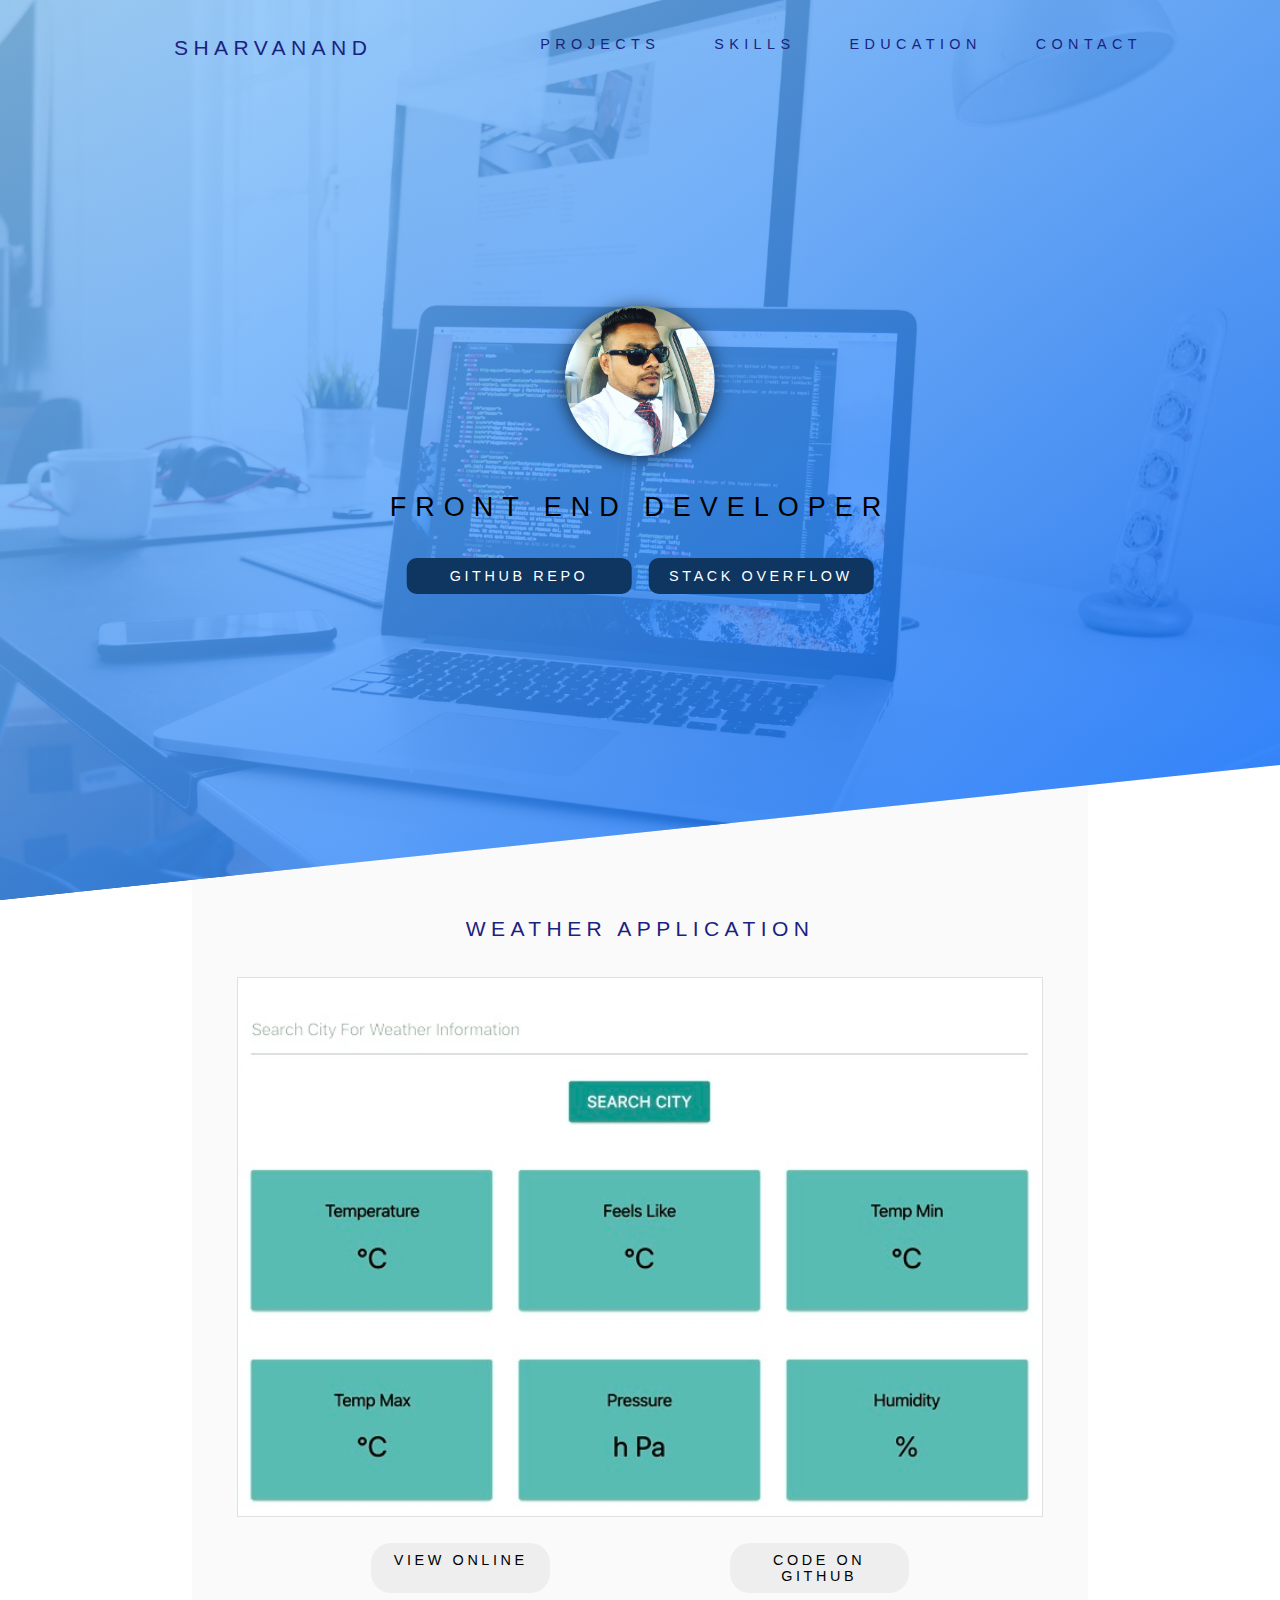
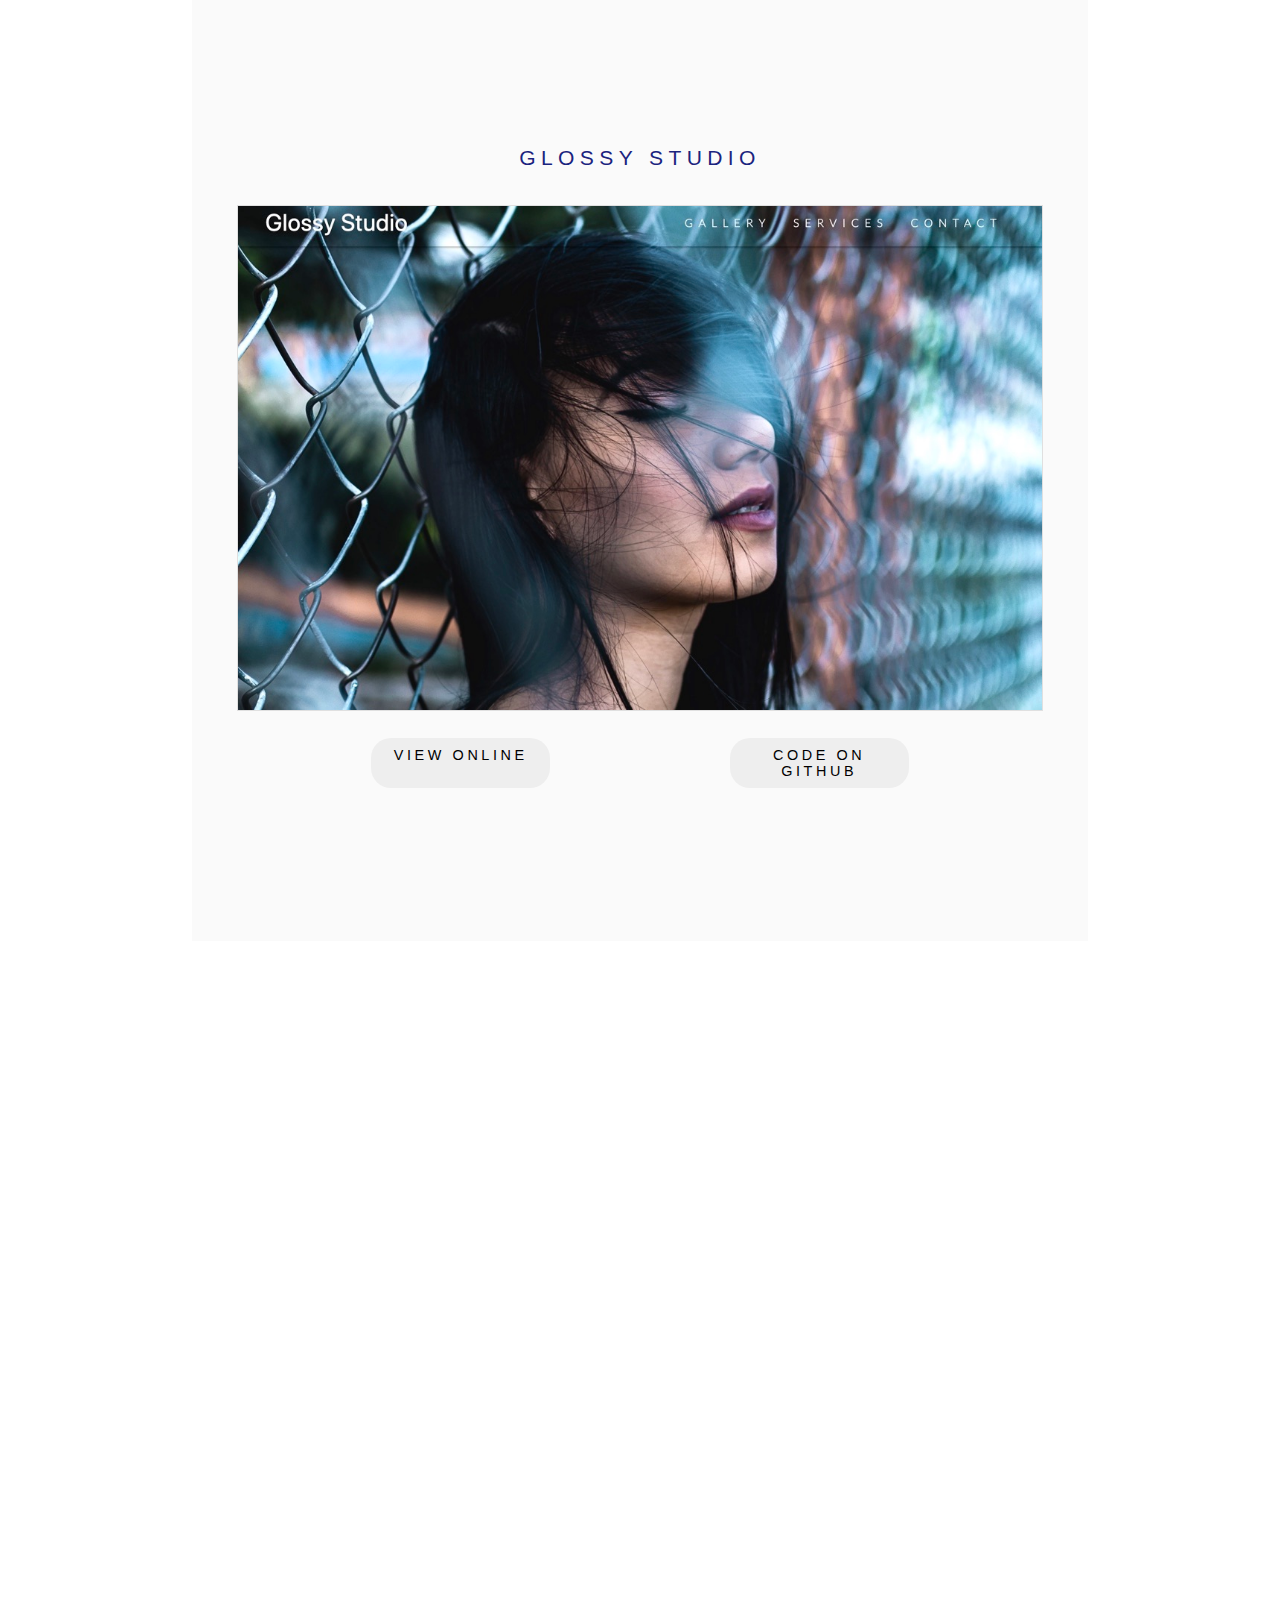
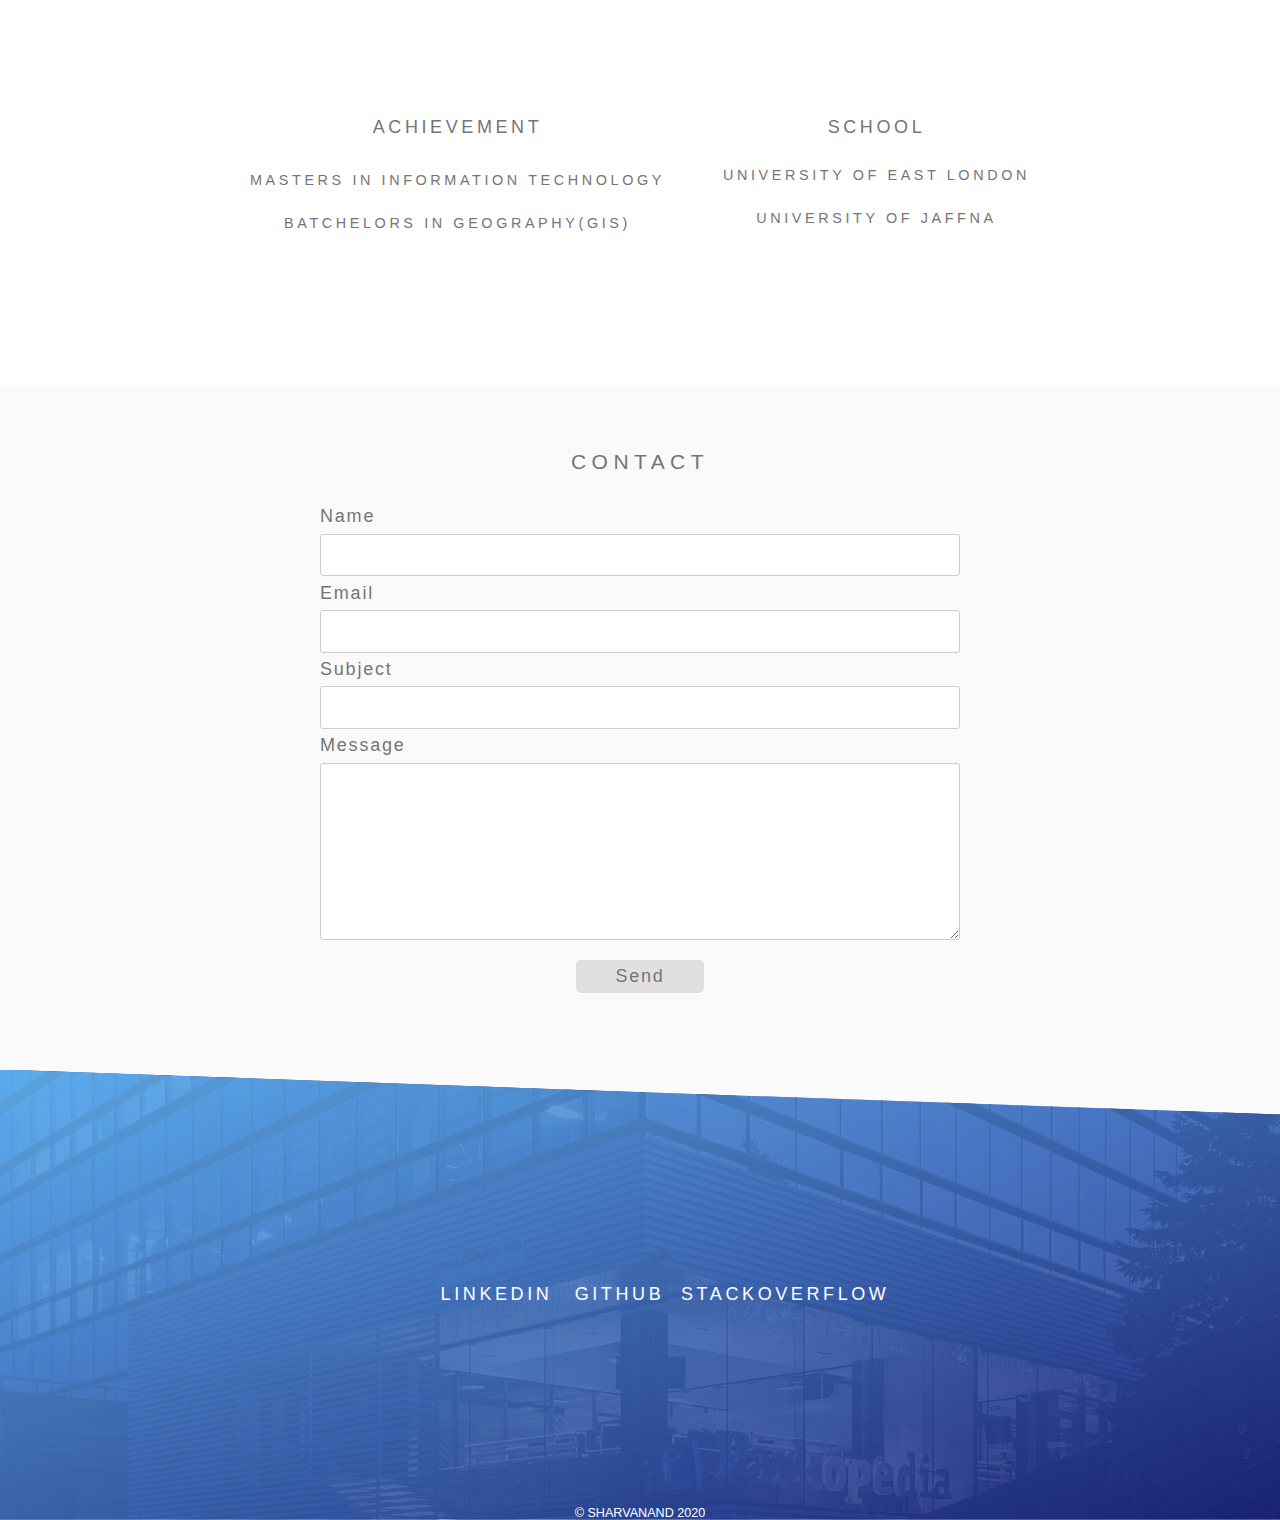
==== index.html @ bd433230 "Initial Commit" ====
<!DOCTYPE html>
<html lang="en">
  <head>
    <meta charset="UTF-8" />
    <meta name="viewport" content="width=device-width, initial-scale=1.0" />

    <link
      href="https://fonts.googleapis.com/css?family=Lato:100,300,400,700,900&display=swap"
      rel="stylesheet"
    />
    <link
      rel="stylesheet"
      href="https://cdnjs.cloudflare.com/ajax/libs/font-awesome/4.7.0/css/font-awesome.min.css"
    />
    <link rel="stylesheet" href="./css/style.css" />

    <title>Sharvanand</title>
  </head>
  <body>
    <header class="header">
      <div class="brand">
        <h3>Sharvanand</h3>
      </div>
      <nav class="nav">
        <ul class="nav-links">
          <li><a class="nav-link" href="#">Projects</a></li>
          <li><a class="nav-link" href="#">Skills</a></li>
          <li><a class="nav-link" href="#">Education</a></li>
          <li><a class="nav-link" href="#">contact</a></li>
        </ul>
      </nav>
      <div class="name-box">
        <img src="./images/shaggy.jpg" alt="" />
        <h2 class="box-developer">Front End Developer</h2>
        <div class="github-links">
          <a href="https://github.com/Sharvanand" target="_blank"
            >Github Repo</a
          >
          <a
            href="https://stackoverflow.com/users/5459718/sharvanand"
            target="_blank"
            >Stack Overflow</a
          >
        </div>
      </div>
    </header>
    <section class="portfolio">
      <div class="portfolio-box">
        <h3>Weather Application</h3>
        <img class="img-center" src="./images/portfolio-3.jpeg" alt="" />
        <div class="portfolio-btn">
          <a
            href="https://react-redux-eather-app.herokuapp.com/"
            target="_blank"
            >view online</a
          >
          <a
            href="https://github.com/Sharvanand/react-redux-weather-app"
            target="_blank"
            >code on github</a
          >
        </div>
      </div>
      <div class="portfolio-box">
        <h3>Glossy Studio</h3>
        <img class="img-center" src="./images/portfolio-2.jpeg" alt="" />
        <div class="portfolio-btn">
          <a href="https://glossystudio.netlify.com/" target="_blank"
            >view online</a
          >
          <a
            href="https://github.com/Sharvanand/glossy-modelling-studio"
            target="_blank"
            >code on github</a
          >
        </div>
      </div>
    </section>

    <!--Skills starts here ...-->
    <section class="skills">
      <div class="skills-box">
        <div class="about-me">
          <h4>About Me</h4>
          <p>
            Coding is my passion. I feel so great when i make something which is
            being used by Other people.
          </p>
          <p>
            Coding is my passion. I feel so great when i make something which is
            being used by Other people.
          </p>
          <p>
            Coding is my passion. I feel so great when i make something which is
            being used by Other people.
          </p>
        </div>
        <div class="about-me">
          <h4>Technical Skills</h4>
          <ul class="skills-ul">
            <li>HTML5</li>
            <li>CSS3</li>
            <li>Javascript</li>
            <li>JQuery</li>
            <li>React</li>
            <li>Redux</li>
            <li>NodeJS</li>
            <li>Express</li>
            <li>MongoDB</li>
            <li>Materialize</li>
            <li>NPM</li>
            <li>Gulp</li>
            <li>GIT</li>
          </ul>
        </div>
      </div>
    </section>
    <section class="education">
      <div class="education-box">
        <h4>Achievement</h4>
        <p>Masters in Information TEchnology</p>
        <p>Batchelors in Geography(GIS)</p>
      </div>
      <div>
        <h4>School</h4>
        <p>University Of East London</p>
        <p>University of Jaffna</p>
      </div>
    </section>
    <section class="contact">
      <div class="form-box">
        <h3>Contact</h3>
        <form class="form-submission" action="">
          <label for="name">Name</label>
          <input type="text" id="name" />
          <label for="email">Email</label>
          <input type="email" id="email" />
          <label for="Subject">Subject</label>
          <input type="text" id="subject" />
          <label for="textarea">Message</label>
          <textarea id="textarea" cols="35" rows="10"></textarea>
          <a href="#">Send</a>
        </form>
      </div>
    </section>
    <footer class="footer">
      <ul class="code-links">
        <li>
          <a
            href="https://www.linkedin.com/in/sharvanand-thirunavukkarasu-46474b4b/"
            target="_blank"
            >Linkedin</a
          >
        </li>
        <li>
          <a href="https://github.com/Sharvanand" target="_blank"> Github</a>
        </li>
        <li>
          <a
            href="https://stackoverflow.com/users/5459718/sharvanand"
            target="_blank"
            >stackoverflow</a
          >
        </li>
      </ul>
      <p>&copy; sharvanand 2020</p>
    </footer>
    <script
      src="https://code.jquery.com/jquery-3.4.1.min.js"
      integrity="sha256-CSXorXvZcTkaix6Yvo6HppcZGetbYMGWSFlBw8HfCJo="
      crossorigin="anonymous"
    ></script>
    <script src="js/main.js"></script>
  </body>
</html>
---- css/style.css ----
:root {
  --color-white: #fff;
  --color-black: #000;
  --color-primary: #1a237e;
}

* {
  margin: 0;
  padding: 0;
  box-sizing: border-box;
}

html {
  font-family: "Lat", sans-serif;
  font-size: 1.125rem;
  box-sizing: inherit;
}

.header {
  height: 100vh;
  display: flex;
  justify-content: space-around;
  background-image: linear-gradient(
      to right bottom,
      rgba(144, 202, 249, 0.801),
      rgba(0, 102, 255, 0.801)
    ),
    url(../images/banner.jpg);
  background-size: cover;
  background-position: center;
  clip-path: polygon(0 0, 100% 0, 100% 85%, 0% 100%);
}

.brand {
  margin: 2rem 0 0 5rem;
}
.brand h3 {
  font-weight: 400;
  color: var(--color-primary);
  text-transform: uppercase;
  letter-spacing: 0.3rem;
  animation: down 1.5s ease-in;
}
.nav-links {
  display: flex;
  justify-content: space-around;
  list-style-type: none;
}
.nav-links a {
  display: inline-block;
  text-decoration: none;
  padding: 2rem 3rem 0 0;
  color: var(--color-primary);
  text-transform: uppercase;
  font-size: 0.8rem;
  letter-spacing: 0.3rem;
  animation: down 1.5s ease-in;
}
.nav-links a:hover {
  color: #fff;
}

.name-box {
  position: absolute;
  top: 50%;
  left: 50%;
  transform: translate(-50%, -50%);
}
.name-box img {
  display: block;
  height: 150px;
  width: 150px;
  margin: 0 auto;
  border-radius: 100px;
  box-shadow: 0 2px 18px rgba(0, 0, 0, 0.7);
  margin-bottom: 2rem;
  animation: up 1.5s ease-in;
}

.name-box h2 {
  font-weight: 400;
  text-transform: uppercase;
  letter-spacing: 0.5rem;
  color: var(--color-black);
}
.github-links {
  display: flex;
  justify-content: space-evenly;
  margin-top: 7%;
}
.github-links a {
  width: 45%;
  text-decoration: none;
  color: var(--color-white);
  text-transform: uppercase;
  letter-spacing: 0.2rem;
  font-weight: 300;
  padding: 2% 1%;
  background-color: #0f3561;
  border-radius: 10px;
  text-align: center;
  font-size: 0.8rem;
}
.github-links a:hover {
  background-color: #0d47a1;
}
.portfolio {
  max-width: 70vw;
  background-color: black;
  margin: -15vh auto -8vh;
  background-color: #fafafa;
  padding-bottom: 12%;
}
.portfolio-box {
  width: 100%;
  margin: 0 auto;
}
.portfolio-box h3 {
  text-align: center;
  padding: 17% 0 4% 0;
  text-transform: uppercase;
  color: var(--color-primary);
  font-weight: 400;
  letter-spacing: 0.3rem;
}
.img-center {
  display: block;
  margin-left: auto;
  margin-right: auto;
  width: 90%;
  border: 1px solid #e0e0e0;
  animation: load 1.5s ease-in;
}

.portfolio-btn {
  display: flex;
  justify-content: space-evenly;
}
.portfolio-btn a {
  text-decoration: none;
  background-color: #eeeeee;
  margin-top: 3%;
  color: black;
  width: 20%;
  padding: 1%;
  border-radius: 20px;
  text-transform: uppercase;
  letter-spacing: 0.2rem;
  text-align: center;
  font-size: 0.8rem;
}

.portfolio-btn a:hover {
  background-color: #4db6ac;
  color: var(--color-white);
}
.skills {
  height: 80vh;
  opacity: 0.9;
  background-image: linear-gradient(rgba(0, 0, 0, 0.7), rgba(0, 0, 0, 0.7)),
    url(../images/skills-bg2.jpg);
  background-size: cover;
  background-position: top;
  background-attachment: fixed;
  clip-path: polygon(0 13%, 100% 0, 100% 90%, 0% 100%);
}
.skills-box {
  max-width: 70vw;
  display: flex;
  justify-content: space-evenly;
  padding-top: 10%;
  margin: 0 auto;
}

.about-me {
  width: 50%;
}
.about-me h4 {
  text-align: center;
  color: var(--color-white);
  font-weight: 100;
  letter-spacing: 0.2rem;
  text-transform: uppercase;
  margin-bottom: 3%;
}
.about-me p {
  color: var(--color-white);
  text-align: center;

  font-weight: 100;
  letter-spacing: 0.2rem;
  text-transform: uppercase;
  font-size: 0.8rem;
  line-height: 2;
}
.skills-ul {
  list-style: none;
  color: var(--color-white);
}

.skills-ul li {
  color: var(--color-white);
  text-align: center;
  font-weight: 100;
  letter-spacing: 0.2rem;
  text-transform: uppercase;
  font-size: 0.8rem;
  line-height: 2;
}
.skills-ul li:nth-child(odd) {
  margin-left: 20%;
}

.education {
  width: 70%;
  display: flex;
  justify-content: space-evenly;
  margin: 0 auto;
  padding: 10% 0 6% 0;
}
.education h4 {
  text-align: center;
  color: #757575;
  font-weight: 100;
  letter-spacing: 0.2rem;
  text-transform: uppercase;
  margin-bottom: 5%;
}
.education p {
  color: #757575;
  text-align: center;

  font-weight: 100;
  letter-spacing: 0.2rem;
  text-transform: uppercase;
  font-size: 0.8rem;
  line-height: 3;
}
.contact {
  margin: 0 auto -15vh;
  background-color: #fafafa;
}
.form-box {
  width: 50%;
  display: block;
  margin: 5% auto;
  padding: 5% 0 10% 0;
}
.form-box h3 {
  text-align: center;
  padding-bottom: 5%;
  text-transform: uppercase;
  color: #757575;
  font-weight: 400;
  letter-spacing: 0.3rem;
}
.form-submission label {
  color: #757575;
  letter-spacing: 0.1rem;
  font-weight: 100;
}

.form-submission input,
textarea {
  display: block;
  margin: 1% auto;
  width: 100%;
  padding: 2% 0;
  outline: none;
  border: 1px solid #ccc;
  border-radius: 3px;
}
.form-submission a {
  width: 20%;
  text-decoration: none;
  padding: 1% 2%;
  background-color: #e0e0e0;
  border-radius: 5px;
  display: block;
  margin: 3% auto;
  text-align: center;
  color: #757575;
  letter-spacing: 0.1rem;
  font-weight: 100;
}
.form-submission a:hover {
  color: var(--color-white);
  background-color: #ccc;
}
.footer {
  display: flex;
  align-items: center;
  justify-content: center;
  position: relative;
  height: 50vh;
  background-image: linear-gradient(
      to right bottom,
      rgba(100, 181, 246, 0.9),
      rgba(26, 35, 126, 0.9)
    ),
    url(../images/footer-bg.jpg);
  background-size: cover;
  background-position: bottom;
  clip-path: polygon(0 0, 100% 10%, 100% 100%, 0% 100%);
}
.footer p {
  position: absolute;
  width: 100%;
  text-align: center;
  display: block;
  color: var(--color-white);
  font-weight: 100;
  text-transform: uppercase;
  font-size: 0.7rem;
  bottom: 0;
}
.code-links {
  display: flex;
  justify-content: space-around;
  list-style: none;
  text-align: center;
}

.code-links li {
  width: 40%;
}
.code-links li a {
  text-decoration: none;
  color: var(--color-white);
  text-transform: uppercase;
  font-weight: 300;
  letter-spacing: 0.2rem;
}
/*ANIMATIONS GOES HERE*/

@keyframes up {
  0% {
    opacity: 0;
    transform: translateY(10px);
  }
  100% {
    opacity: 1;
    transform: translateY(0px);
  }
}
@keyframes down {
  0% {
    opacity: 0;
    transform: translateY(-10px);
  }
  100% {
    opacity: 1;
    transform: translateY(0px);
  }
}
@keyframes load {
  0% {
    opacity: 0;
  }
  100% {
    opacity: 1;
  }
}
/*Media Queries Goes Here*/
@media screen and (max-width: 480px) {
  .header {
    flex-direction: column;
    justify-content: flex-start;
  }

  .brand {
    margin-top: 2rem;
  }
  .brand h3 {
    margin: 0;
  }
  .nav-links {
    flex-direction: column;
  }
  .nav-links a {
  }
  .nav-links a:hover {
  }

  .name-box {
  }
  .name-box img {
  }

  .name-box h2 {
  }
}
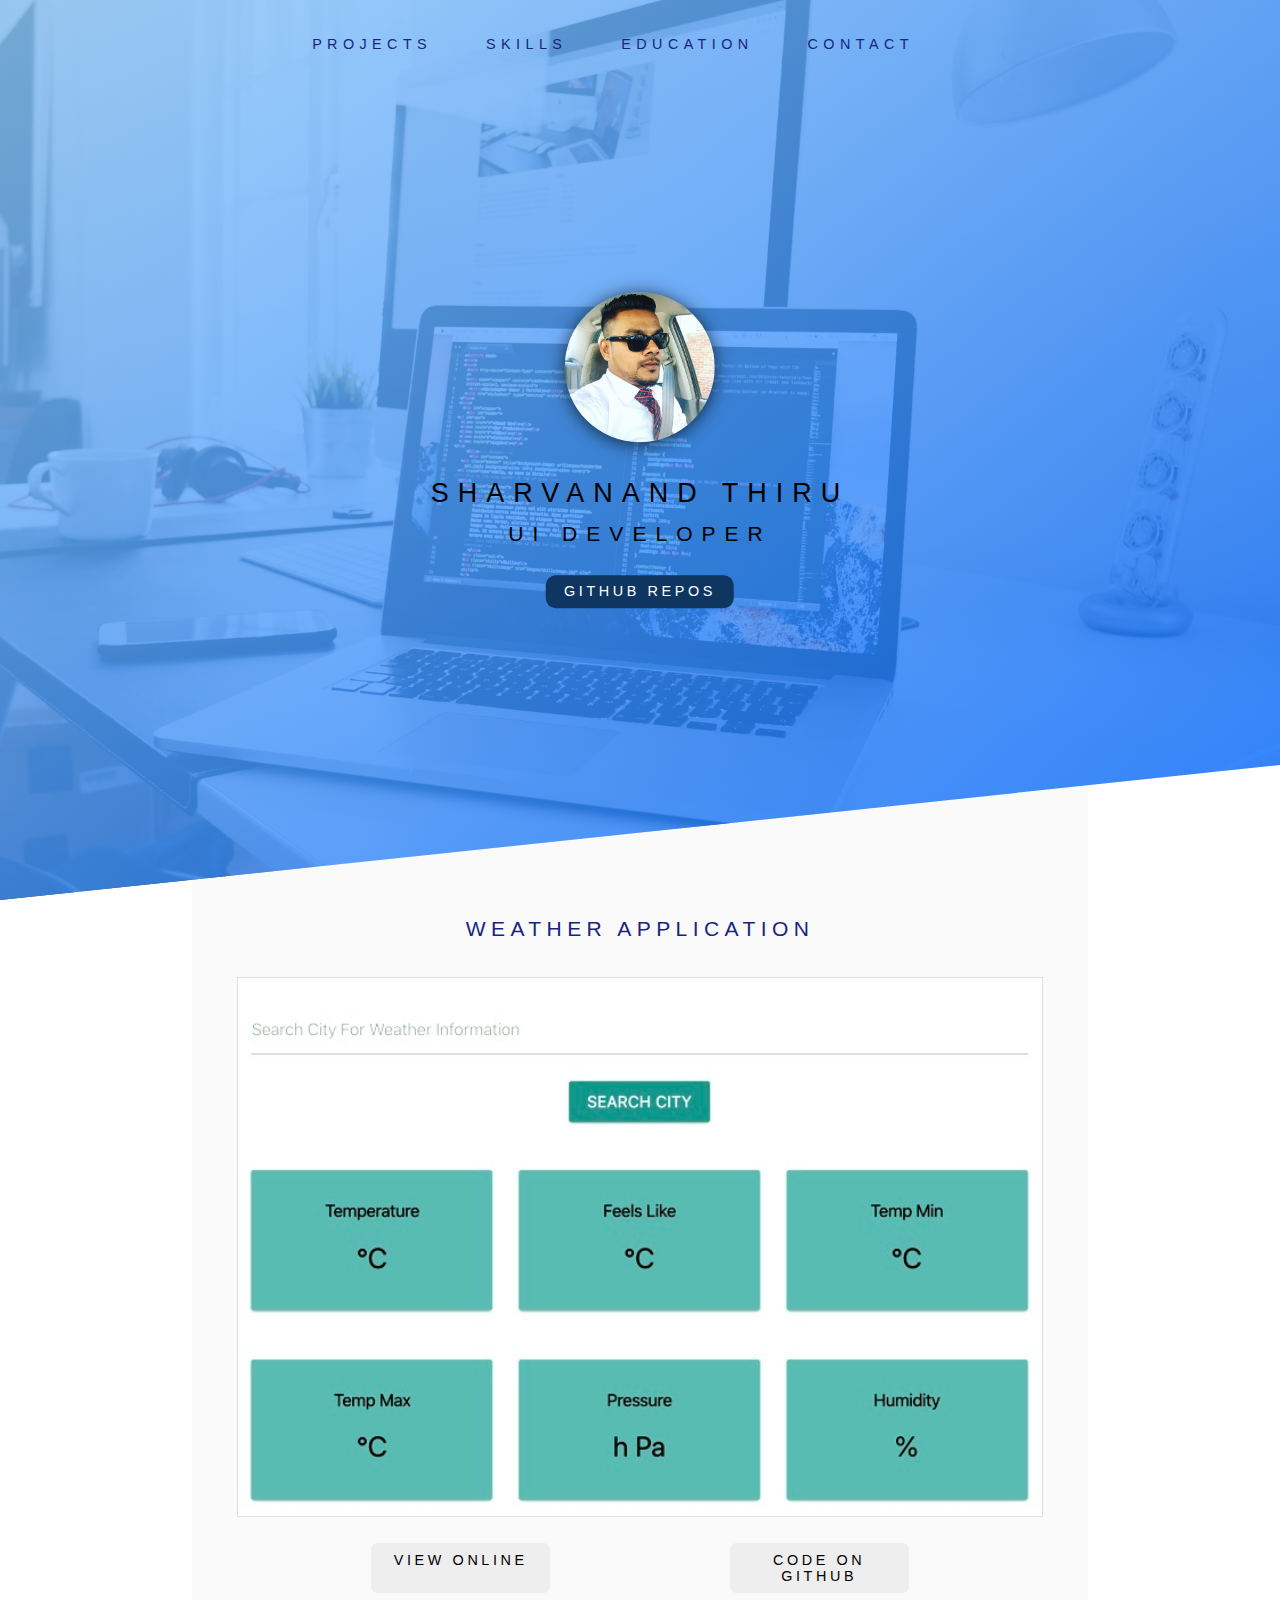
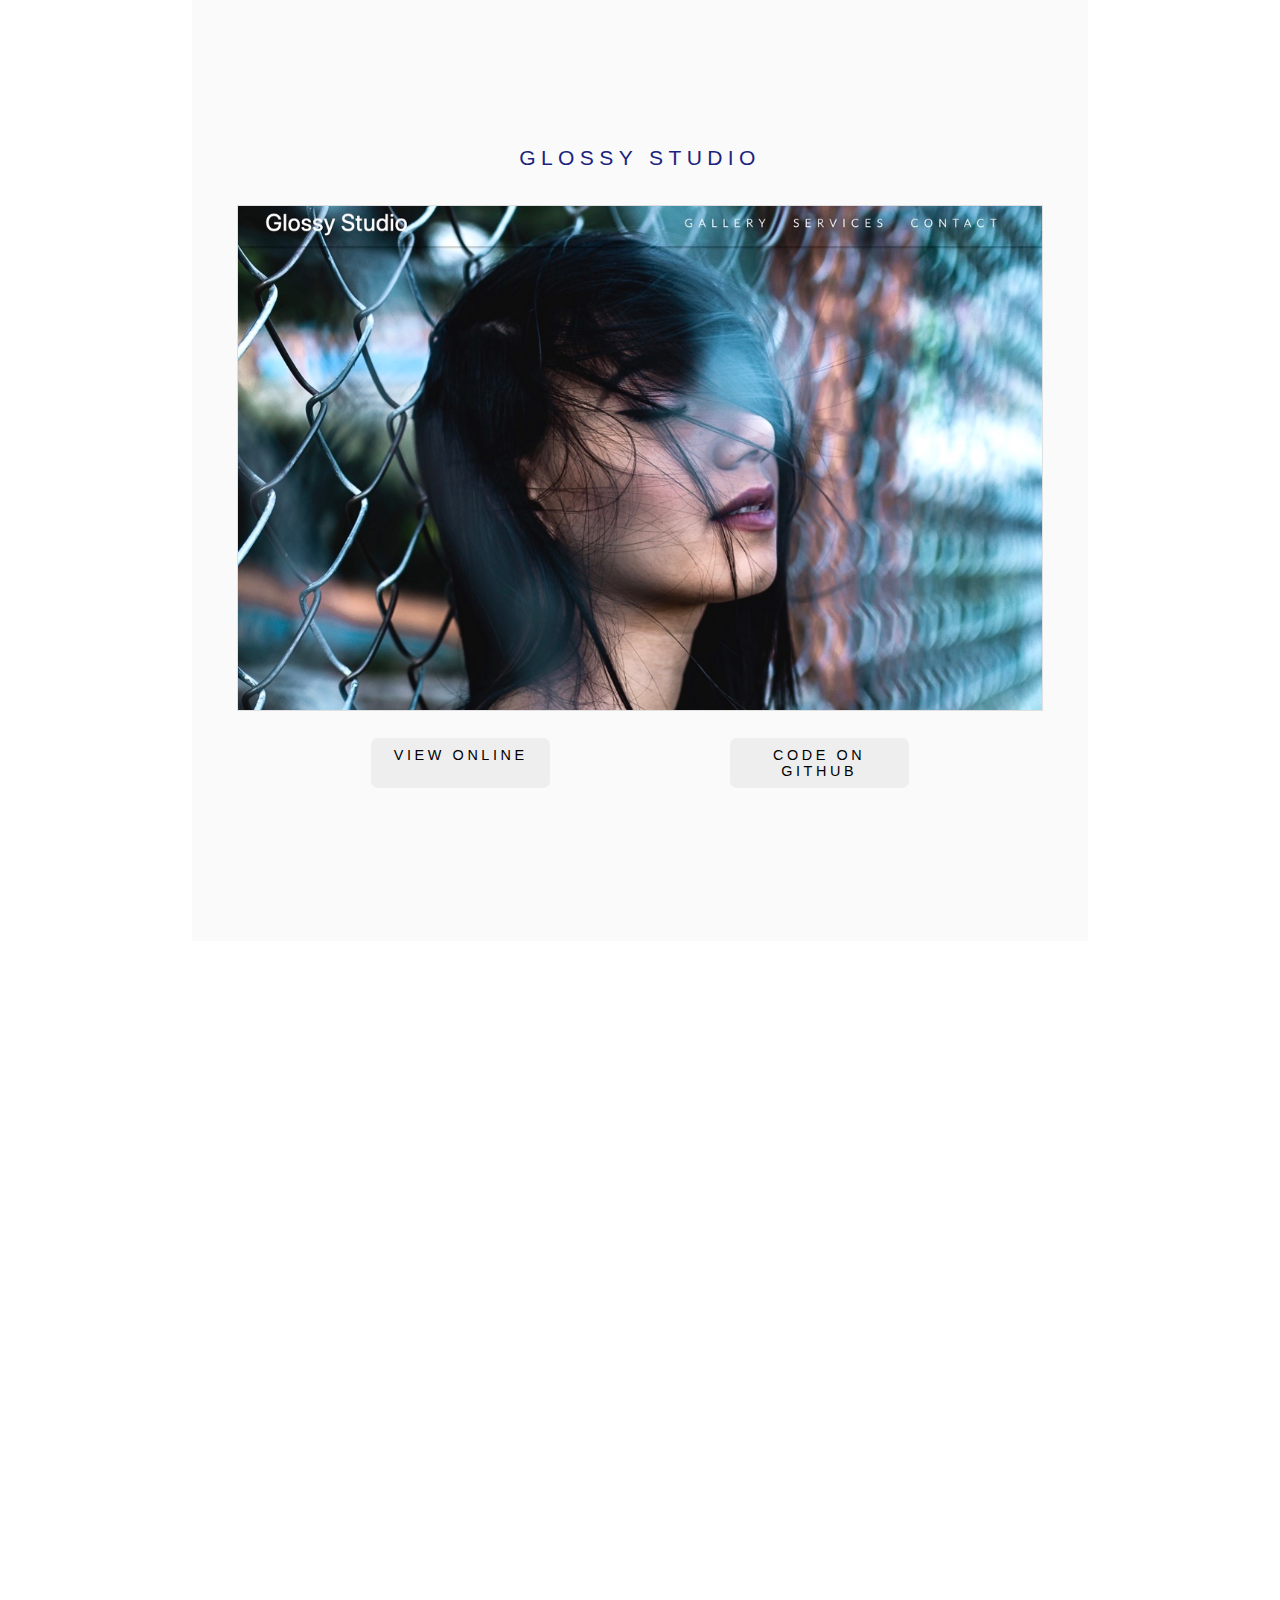
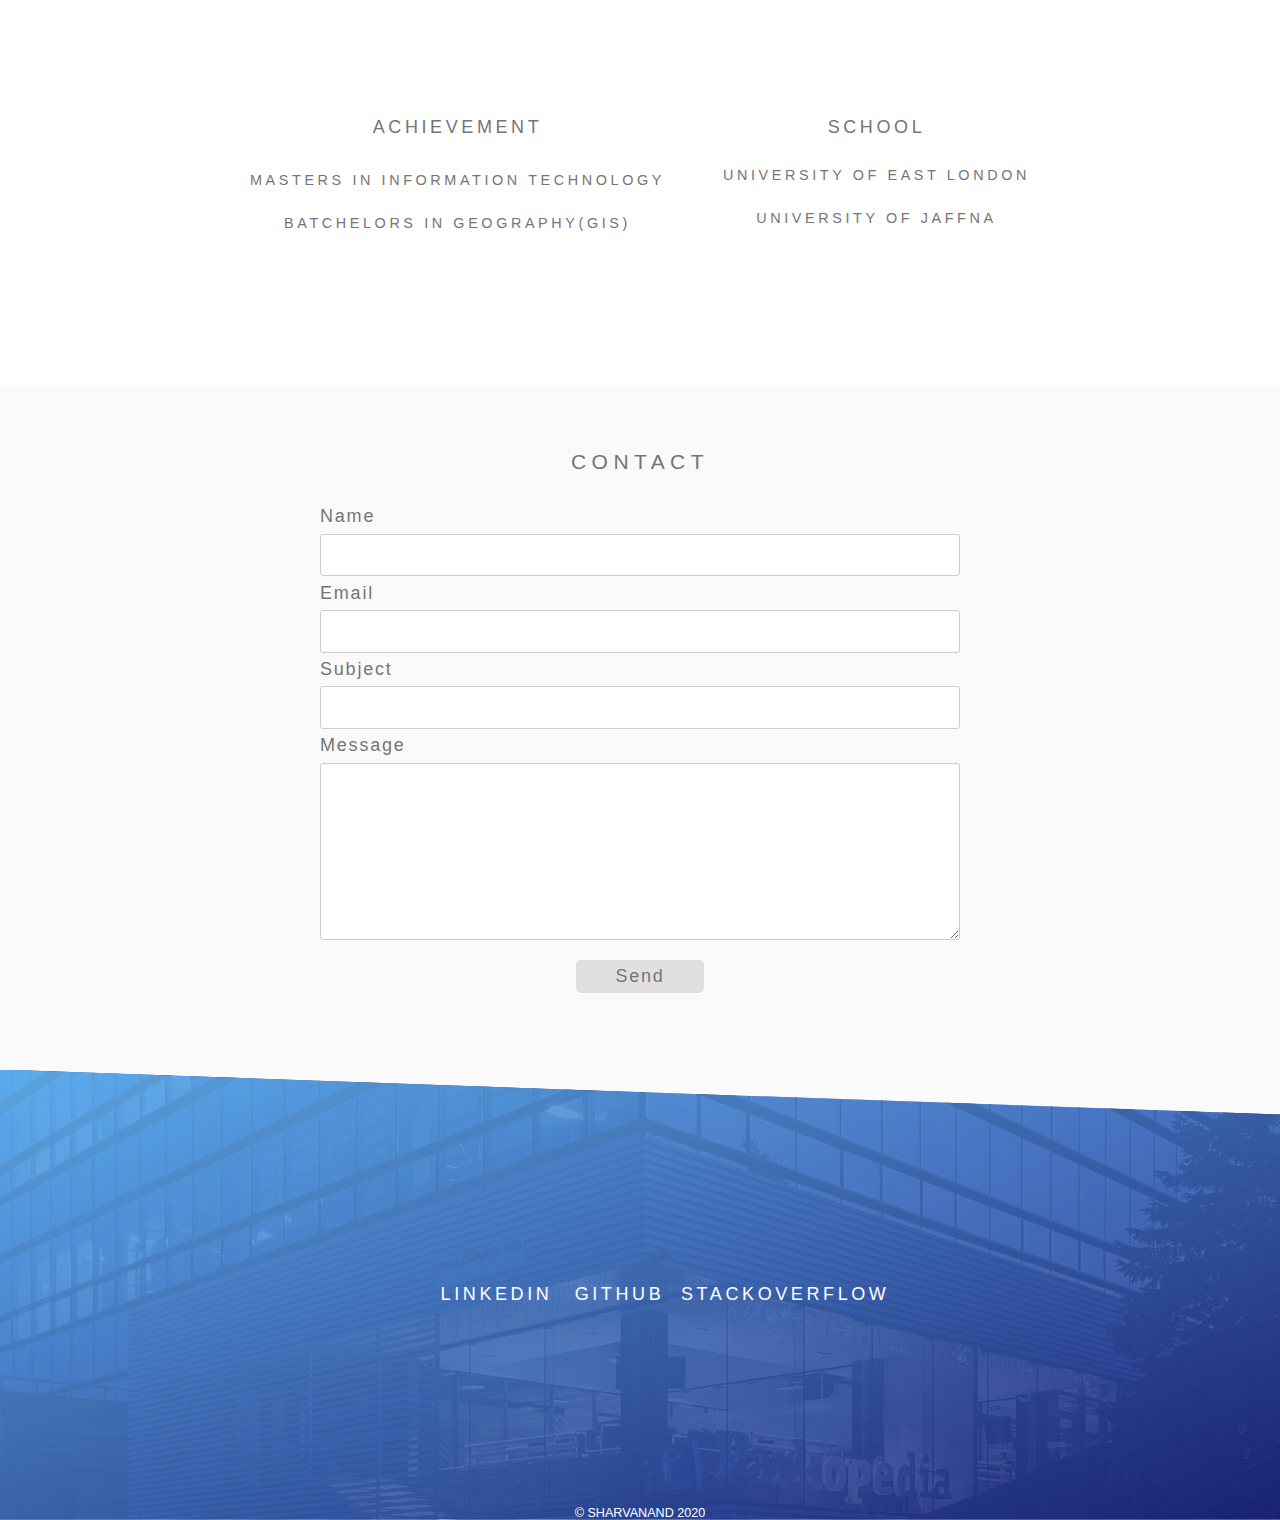
==== commit 7a6ee560: "RWD updated" ====
--- a/index.html
+++ b/index.html
@@ -18,33 +18,40 @@
   </head>
   <body>
     <header class="header">
-      <div class="brand">
+      <div class="toggle">
+        <i class="fa fa-bars menu" aria-hidden="true"></i>
+      </div>
+      <!-- <div class="brand">
         <h3>Sharvanand</h3>
-      </div>
+      </div> -->
       <nav class="nav">
         <ul class="nav-links">
-          <li><a class="nav-link" href="#">Projects</a></li>
-          <li><a class="nav-link" href="#">Skills</a></li>
-          <li><a class="nav-link" href="#">Education</a></li>
-          <li><a class="nav-link" href="#">contact</a></li>
+          <li><a class="nav-link" href="#portfolio">Projects</a></li>
+          <li><a class="nav-link" href="#skills">Skills</a></li>
+          <li><a class="nav-link" href="#education">Education</a></li>
+          <li><a class="nav-link" href="#contact">contact</a></li>
         </ul>
+        <div class="nav-toggle">
+          <ul>
+            <li><a class="nav-link" href="#portfolio">Projects</a></li>
+            <li><a class="nav-link" href="#skills">Skills</a></li>
+            <li><a class="nav-link" href="#education">Education</a></li>
+            <li><a class="nav-link" href="#contact">contact</a></li>
+          </ul>
+        </div>
       </nav>
       <div class="name-box">
         <img src="./images/shaggy.jpg" alt="" />
-        <h2 class="box-developer">Front End Developer</h2>
+        <h2 class="box-developer">Sharvanand Thiru</h2>
+        <h3 class="box-developer">UI developer</h3>
         <div class="github-links">
           <a href="https://github.com/Sharvanand" target="_blank"
-            >Github Repo</a
-          >
-          <a
-            href="https://stackoverflow.com/users/5459718/sharvanand"
-            target="_blank"
-            >Stack Overflow</a
+            >Github Repos</a
           >
         </div>
       </div>
     </header>
-    <section class="portfolio">
+    <section class="portfolio" id="portfolio">
       <div class="portfolio-box">
         <h3>Weather Application</h3>
         <img class="img-center" src="./images/portfolio-3.jpeg" alt="" />
@@ -78,7 +85,7 @@
     </section>
 
     <!--Skills starts here ...-->
-    <section class="skills">
+    <section class="skills" id="skills">
       <div class="skills-box">
         <div class="about-me">
           <h4>About Me</h4>
@@ -95,7 +102,7 @@
             being used by Other people.
           </p>
         </div>
-        <div class="about-me">
+        <div class="about-tech">
           <h4>Technical Skills</h4>
           <ul class="skills-ul">
             <li>HTML5</li>
@@ -115,19 +122,19 @@
         </div>
       </div>
     </section>
-    <section class="education">
+    <section class="education" id="education">
       <div class="education-box">
         <h4>Achievement</h4>
         <p>Masters in Information TEchnology</p>
         <p>Batchelors in Geography(GIS)</p>
       </div>
-      <div>
+      <div class="education-school">
         <h4>School</h4>
         <p>University Of East London</p>
         <p>University of Jaffna</p>
       </div>
     </section>
-    <section class="contact">
+    <section class="contact" id="contact">
       <div class="form-box">
         <h3>Contact</h3>
         <form class="form-submission" action="">
@@ -170,6 +177,8 @@
       integrity="sha256-CSXorXvZcTkaix6Yvo6HppcZGetbYMGWSFlBw8HfCJo="
       crossorigin="anonymous"
     ></script>
+    <script src="js/scroll.js"></script>
+
     <script src="js/main.js"></script>
   </body>
 </html>
--- a/css/style.css
+++ b/css/style.css
@@ -59,6 +59,17 @@
 .nav-links a:hover {
   color: #fff;
 }
+.nav-toggle {
+  display: none;
+}
+.toggle {
+  width: 100%;
+  color: #fff;
+  text-align: right;
+  font-size: 30px;
+  padding: 10px 20px;
+  display: none;
+}
 
 .name-box {
   position: absolute;
@@ -82,6 +93,14 @@
   text-transform: uppercase;
   letter-spacing: 0.5rem;
   color: var(--color-black);
+  margin-bottom: 3%;
+}
+.name-box h3 {
+  font-weight: 400;
+  text-transform: uppercase;
+  letter-spacing: 0.5rem;
+  color: var(--color-black);
+  text-align: center;
 }
 .github-links {
   display: flex;
@@ -143,7 +162,7 @@
   color: black;
   width: 20%;
   padding: 1%;
-  border-radius: 20px;
+  border-radius: 7px;
   text-transform: uppercase;
   letter-spacing: 0.2rem;
   text-align: center;
@@ -176,6 +195,14 @@
   width: 50%;
 }
 .about-me h4 {
+  text-align: center;
+  color: var(--color-white);
+  font-weight: 100;
+  letter-spacing: 0.2rem;
+  text-transform: uppercase;
+  margin-bottom: 3%;
+}
+.about-tech h4 {
   text-align: center;
   color: var(--color-white);
   font-weight: 100;
@@ -362,31 +389,135 @@
   }
 }
 /*Media Queries Goes Here*/
-@media screen and (max-width: 480px) {
+@media screen and (max-width: 670px) {
   .header {
     flex-direction: column;
     justify-content: flex-start;
-  }
-
-  .brand {
-    margin-top: 2rem;
+    width: 100%;
+    position: relative;
   }
   .brand h3 {
-    margin: 0;
-  }
+    display: block;
+    text-align: center;
+  }
+
   .nav-links {
+    display: none;
+  }
+  .toggle {
+    display: block;
+    background-color: #0f3561;
+  }
+
+  .nav-toggle {
+    display: block;
+  }
+  .active {
+    display: block;
+  }
+  .nav-toggle ul {
+    display: block;
+    width: 100%;
+    list-style: none;
+  }
+  .nav-toggle li {
+    display: block;
+    text-align: center;
+    background-color: #0f3561;
+    padding: 3% 3%;
+  }
+  .nav-toggle li a {
+    text-decoration: none;
+    text-align: center;
+    color: #fff;
+    text-transform: uppercase;
+    letter-spacing: 0.2rem;
+    font-weight: 300;
+  }
+  .nav-toggle ul li:hover,
+  .nav-toggle ul li a:hover {
+    background-color: #0d47a1;
+  }
+
+  .github-links a {
+    width: 80%;
+  }
+
+  .portfolio {
+    max-width: 100vw;
+    background-color: black;
+    margin: -10vh auto -8vh;
+    background-color: #fafafa;
+    padding: 13% 3% 0 3%;
+  }
+  .portfolio-box {
+    width: 100%;
+    margin: 0 auto;
+  }
+  .portfolio-box h3 {
+    width: 100%;
+  }
+  .img-center {
+    display: block;
+    margin-left: auto;
+    margin-right: auto;
+    width: 100%;
+    border: 1px solid #e0e0e0;
+    animation: load 1.5s ease-in;
+  }
+
+  .portfolio-btn {
+    display: flex;
     flex-direction: column;
-  }
-  .nav-links a {
-  }
-  .nav-links a:hover {
-  }
-
-  .name-box {
-  }
-  .name-box img {
-  }
-
-  .name-box h2 {
-  }
-}
+    border-radius: 2px;
+  }
+  .portfolio-btn a {
+    margin-top: 10%;
+    padding: 3% 3%;
+    width: 100%;
+  }
+  .skills {
+    height: 100vh;
+    padding-top: 25%;
+    margin-top: 25%;
+  }
+  .skills-box {
+    padding-top: 10%;
+  }
+  .about-me {
+    display: none;
+  }
+  .about-tech h4 {
+    color: white;
+    letter-spacing: 0.2rem;
+  }
+  .education {
+    width: 90%;
+  }
+  .education h4 {
+    width: 100%;
+    line-height: normal;
+  }
+  .education-school {
+    display: none;
+  }
+  .contact {
+  }
+  .form-box {
+    width: 90%;
+    padding: 0 3% 10%;
+  }
+  .footer {
+    display: flex;
+    flex-direction: column;
+    margin-top: 25%;
+    flex-wrap: wrap;
+  }
+  .code-links {
+    display: flex;
+    flex-direction: column;
+    padding-bottom: 20px;
+  }
+  .code-links li a {
+  }
+}
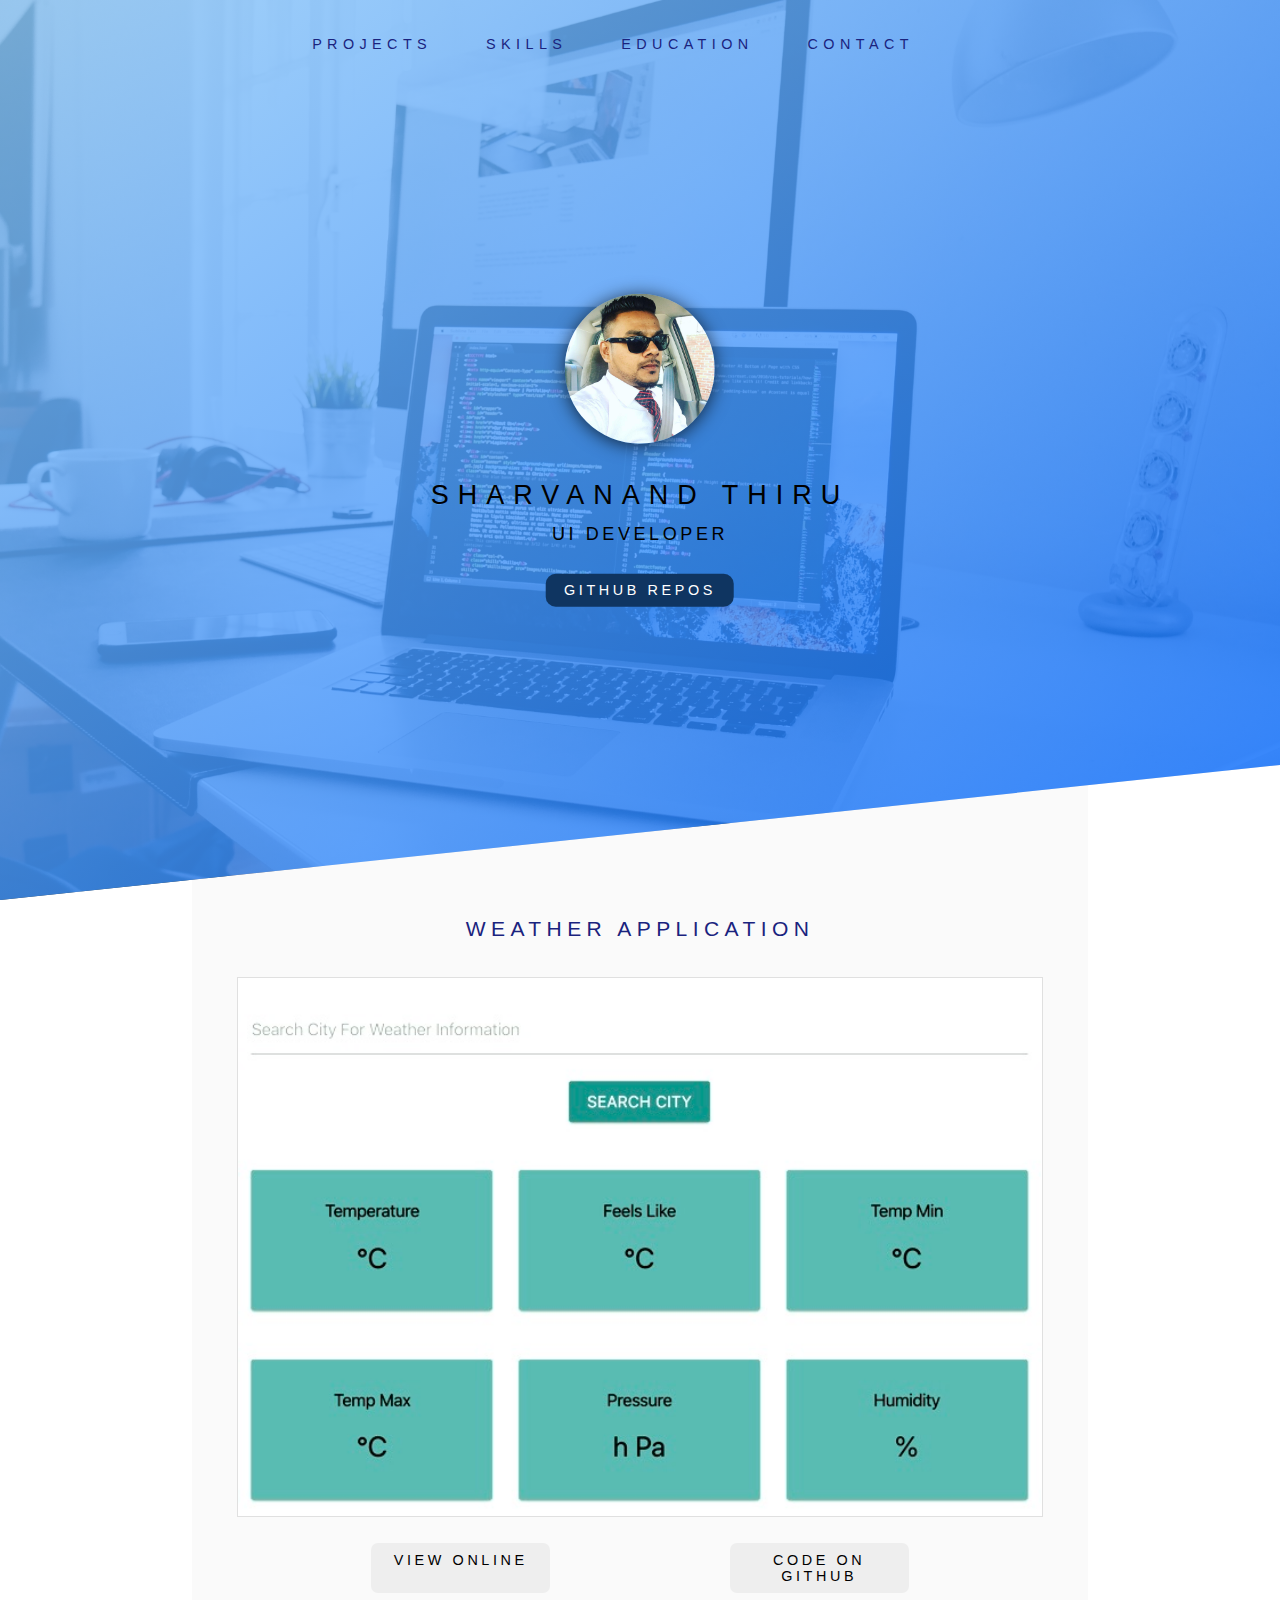
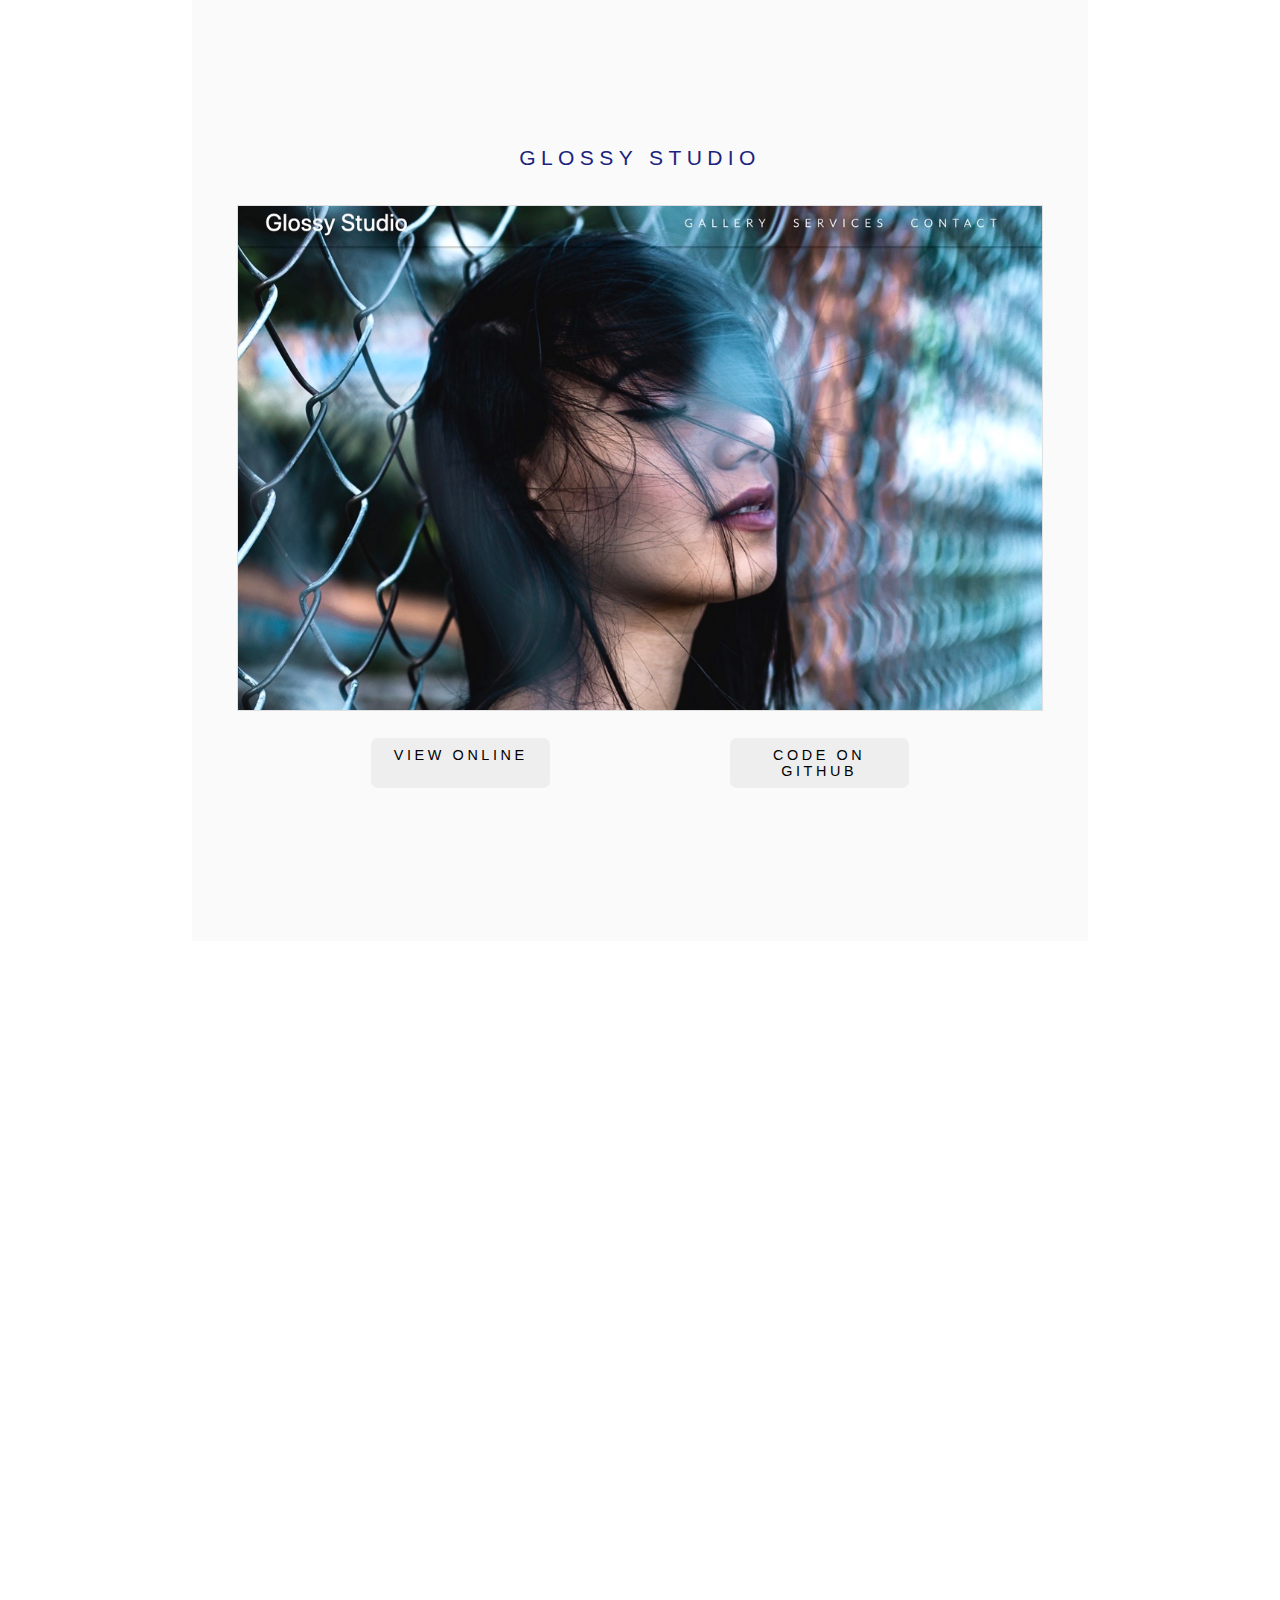
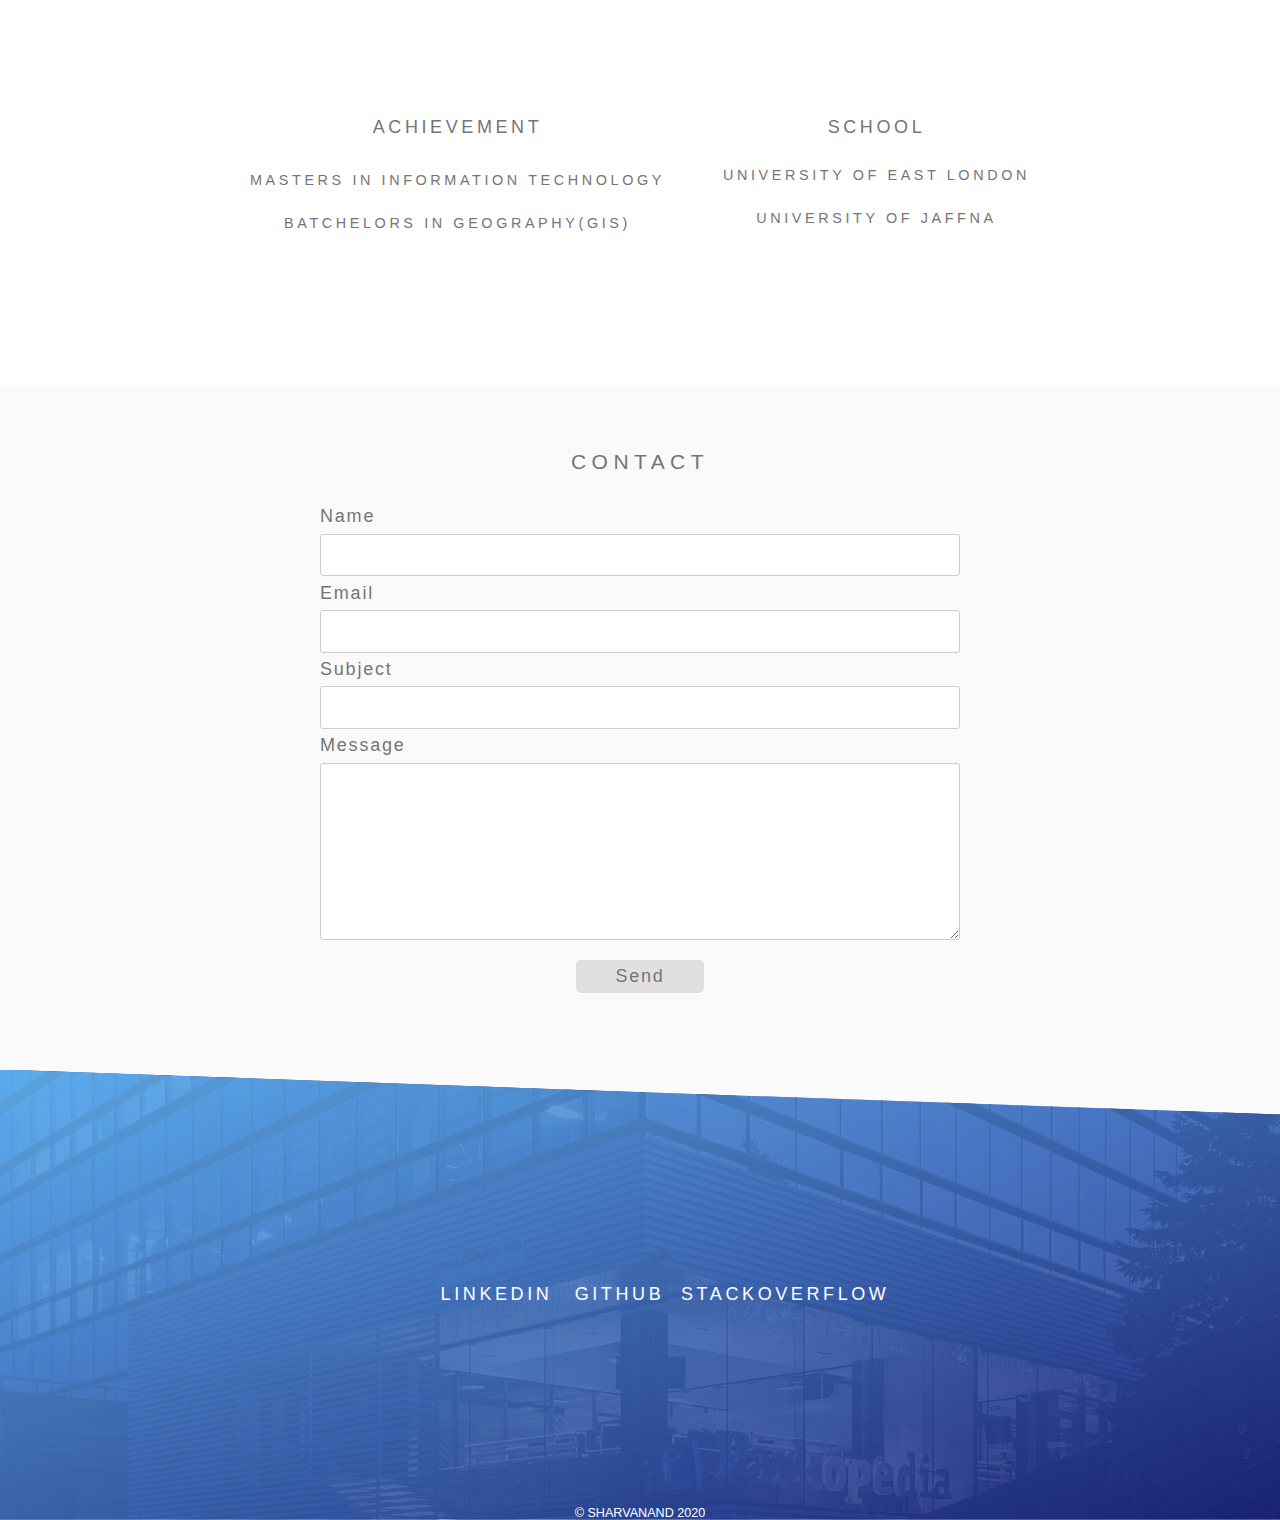
==== commit 3c162ae8: "Second Commit" ====
--- a/index.html
+++ b/index.html
@@ -16,7 +16,7 @@
 
     <title>Sharvanand</title>
   </head>
-  <body>
+  <body onload="devLoad()">
     <header class="header">
       <div class="toggle">
         <i class="fa fa-bars menu" aria-hidden="true"></i>
@@ -43,7 +43,9 @@
       <div class="name-box">
         <img src="./images/shaggy.jpg" alt="" />
         <h2 class="box-developer">Sharvanand Thiru</h2>
-        <h3 class="box-developer">UI developer</h3>
+        <ul class="show-developer">
+          <li>UI Developer</li>
+        </ul>
         <div class="github-links">
           <a href="https://github.com/Sharvanand" target="_blank"
             >Github Repos</a
--- a/css/style.css
+++ b/css/style.css
@@ -95,12 +95,13 @@
   color: var(--color-black);
   margin-bottom: 3%;
 }
-.name-box h3 {
+.show-developer li {
   font-weight: 400;
   text-transform: uppercase;
-  letter-spacing: 0.5rem;
+  letter-spacing: 0.2rem;
   color: var(--color-black);
   text-align: center;
+  list-style: none;
 }
 .github-links {
   display: flex;
@@ -394,7 +395,12 @@
     flex-direction: column;
     justify-content: flex-start;
     width: 100%;
-    position: relative;
+  }
+  .name-box img {
+    margin-top: 15%;
+  }
+  .name-box h2 {
+    text-align: center;
   }
   .brand h3 {
     display: block;
@@ -477,12 +483,13 @@
     width: 100%;
   }
   .skills {
-    height: 100vh;
-    padding-top: 25%;
+    height: 100%;
+    padding: 15% 0 10% 0;
     margin-top: 25%;
   }
   .skills-box {
     padding-top: 10%;
+    padding-bottom: 3%;
   }
   .about-me {
     display: none;
@@ -504,7 +511,7 @@
   .contact {
   }
   .form-box {
-    width: 90%;
+    width: 95%;
     padding: 0 3% 10%;
   }
   .footer {
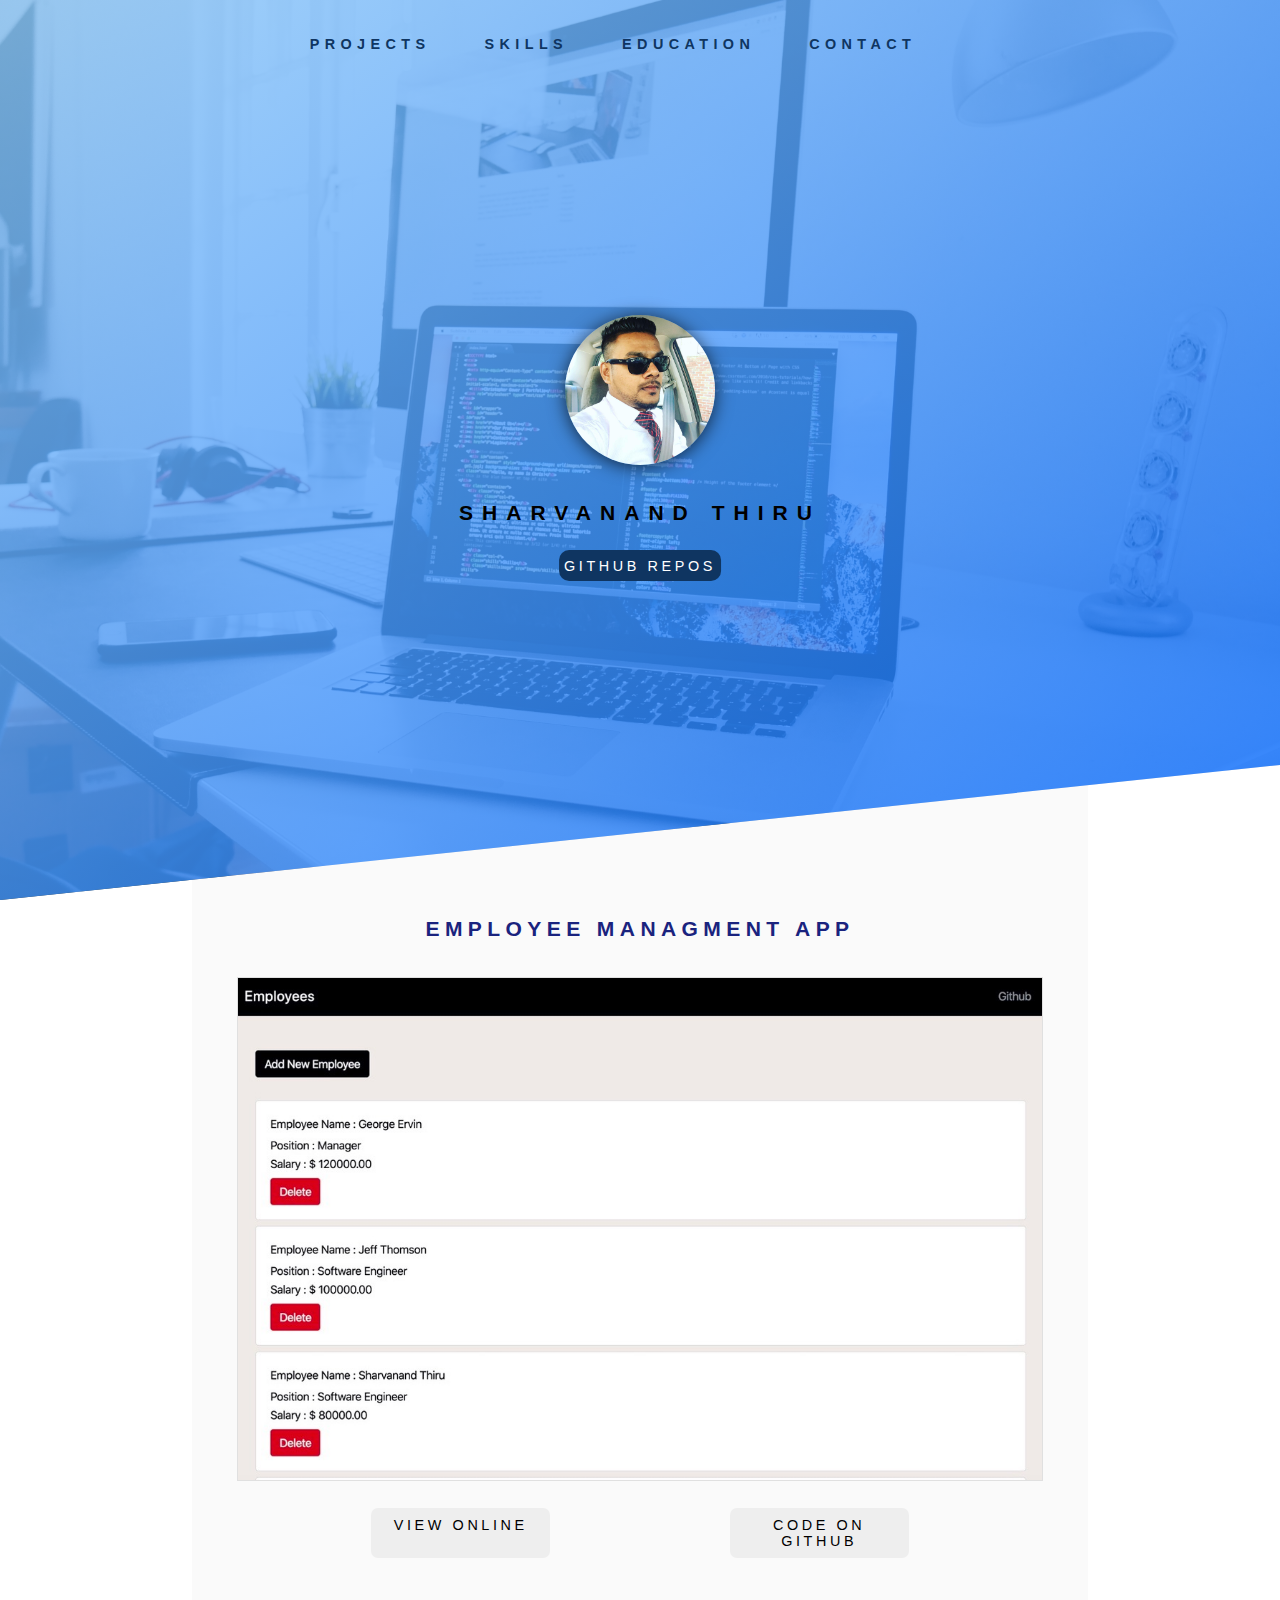
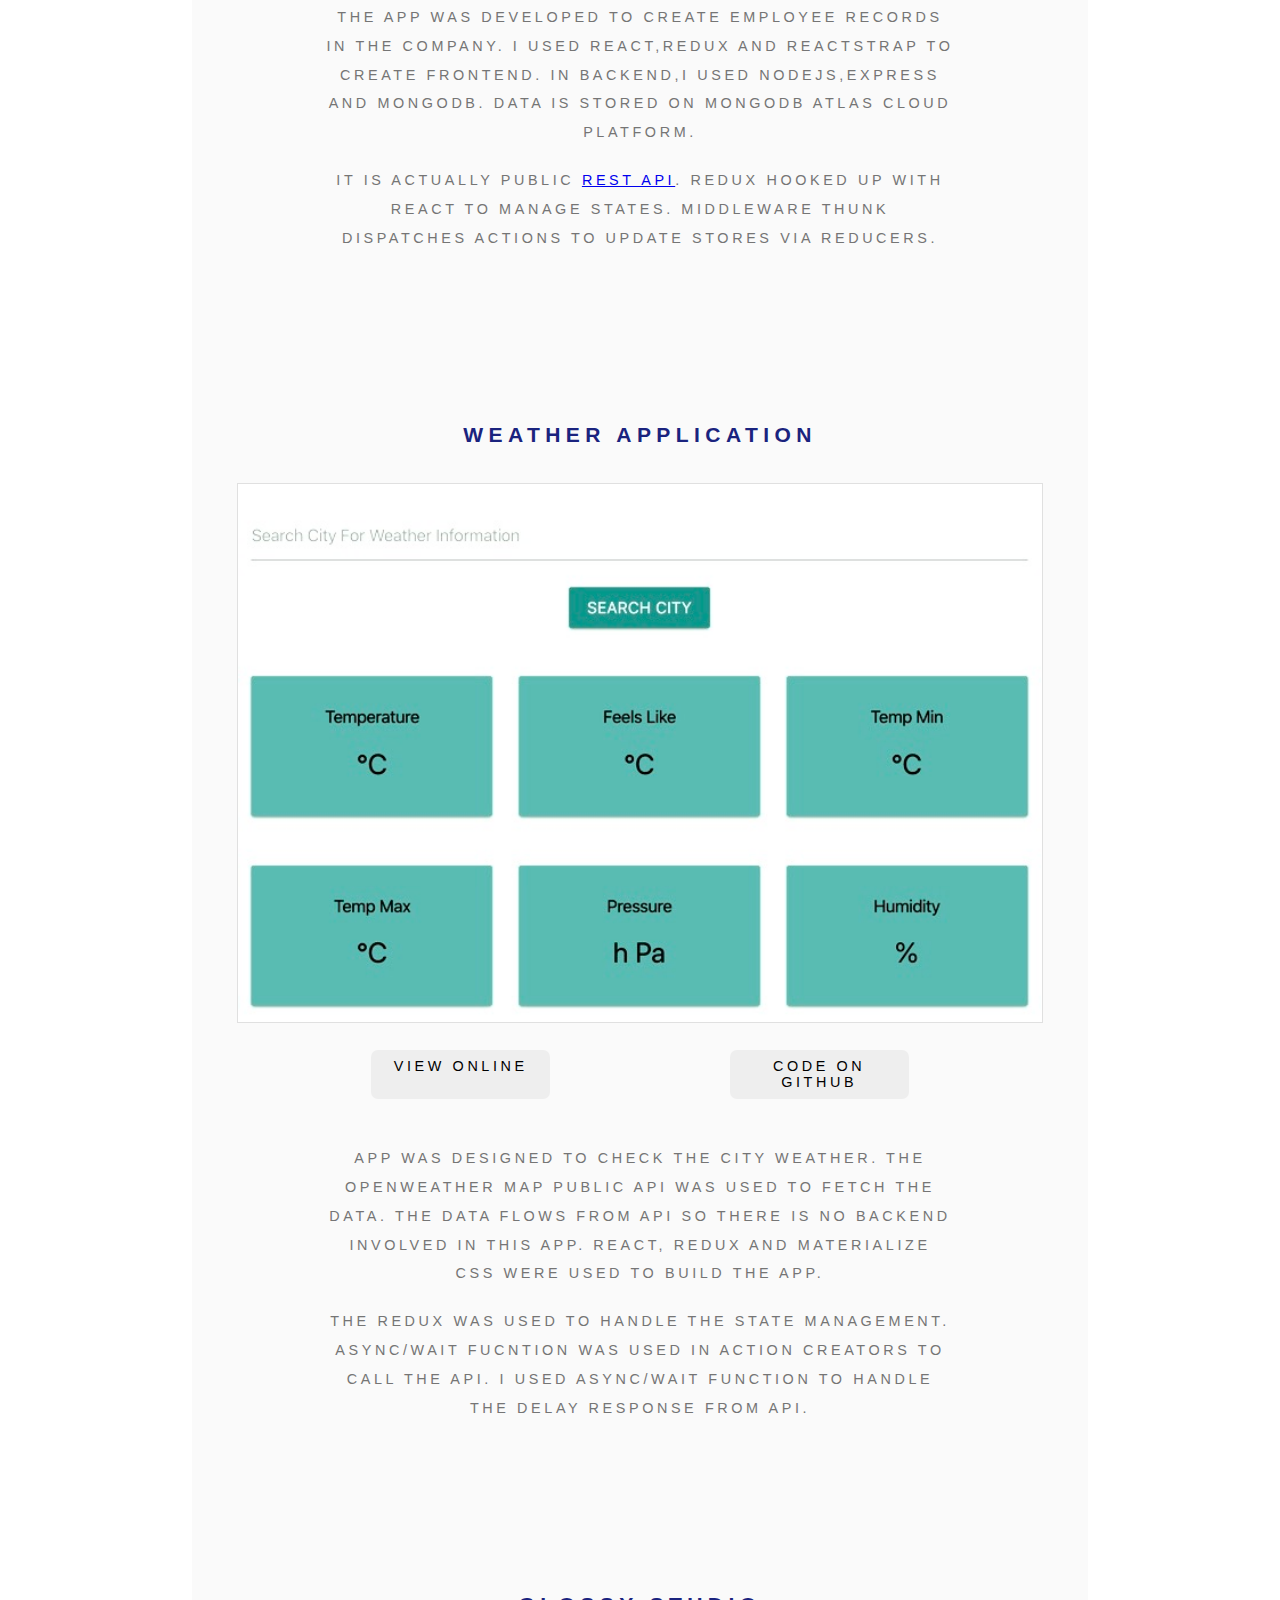
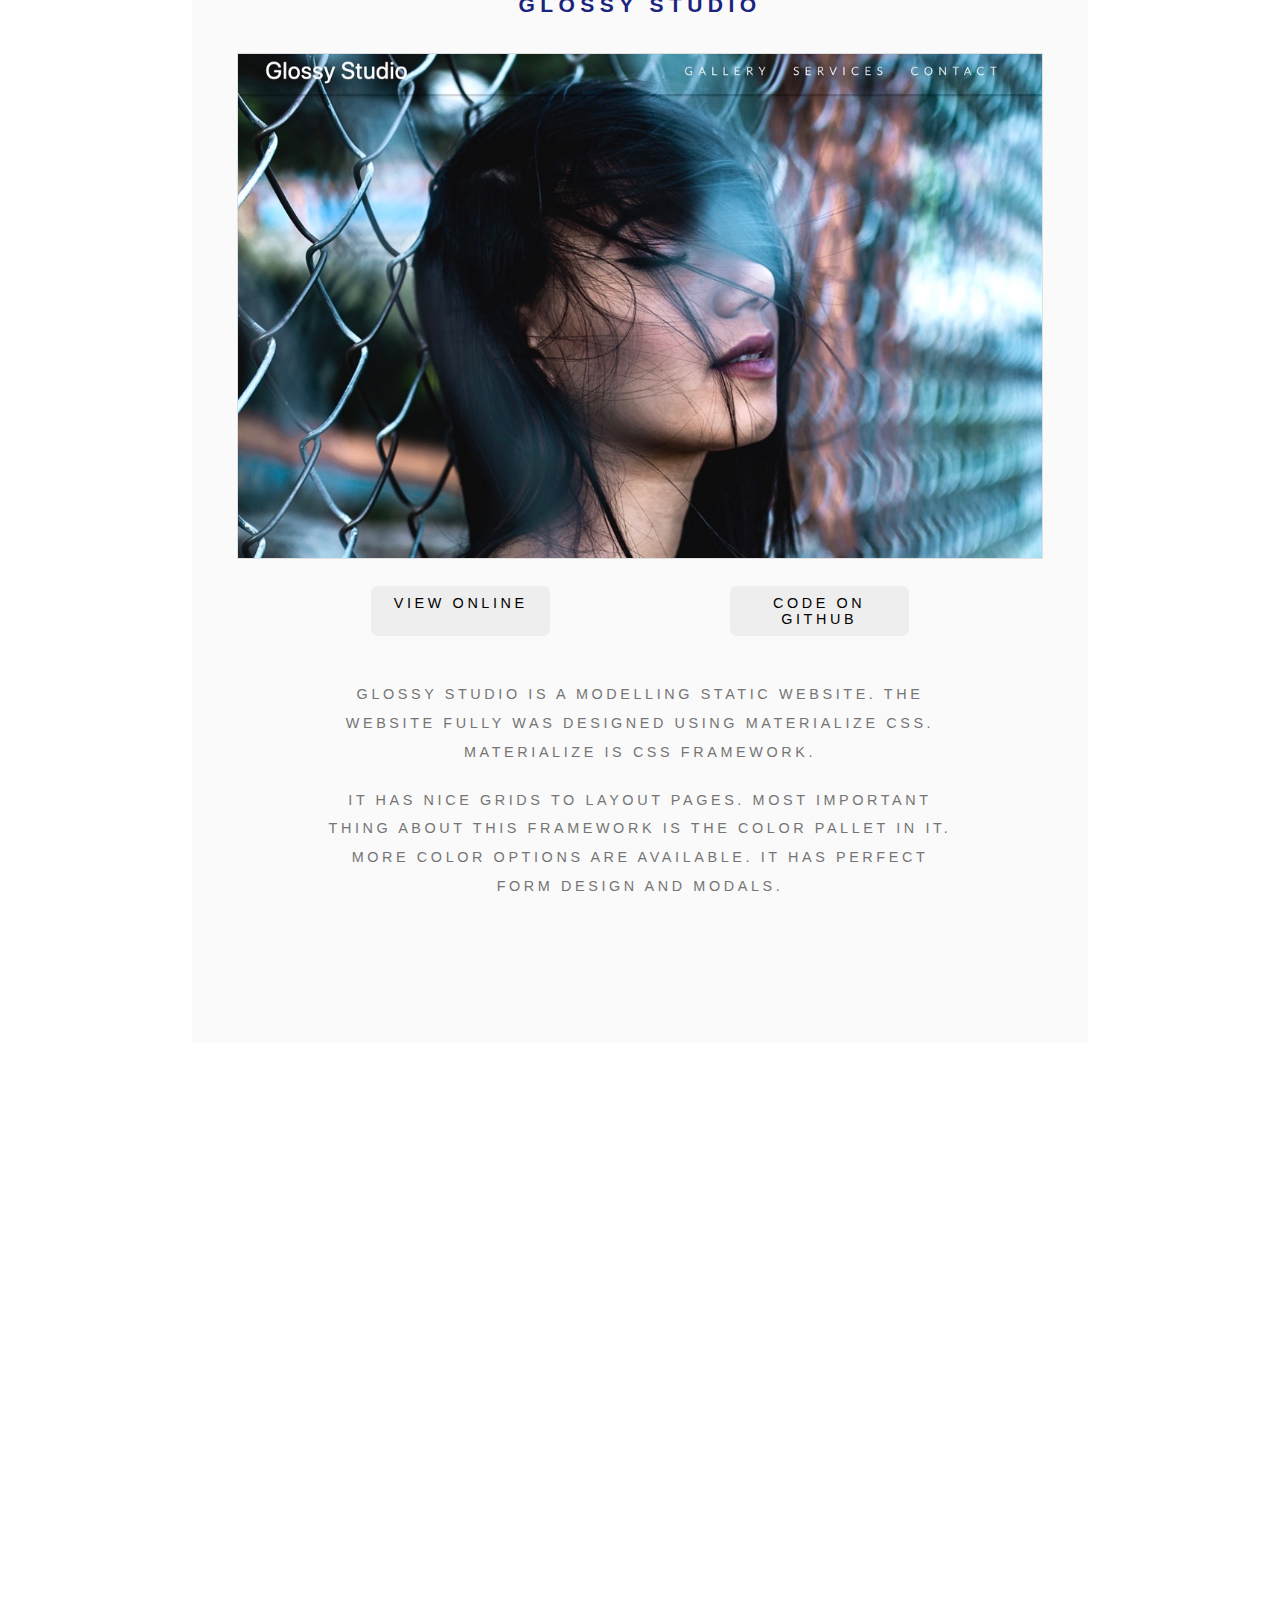
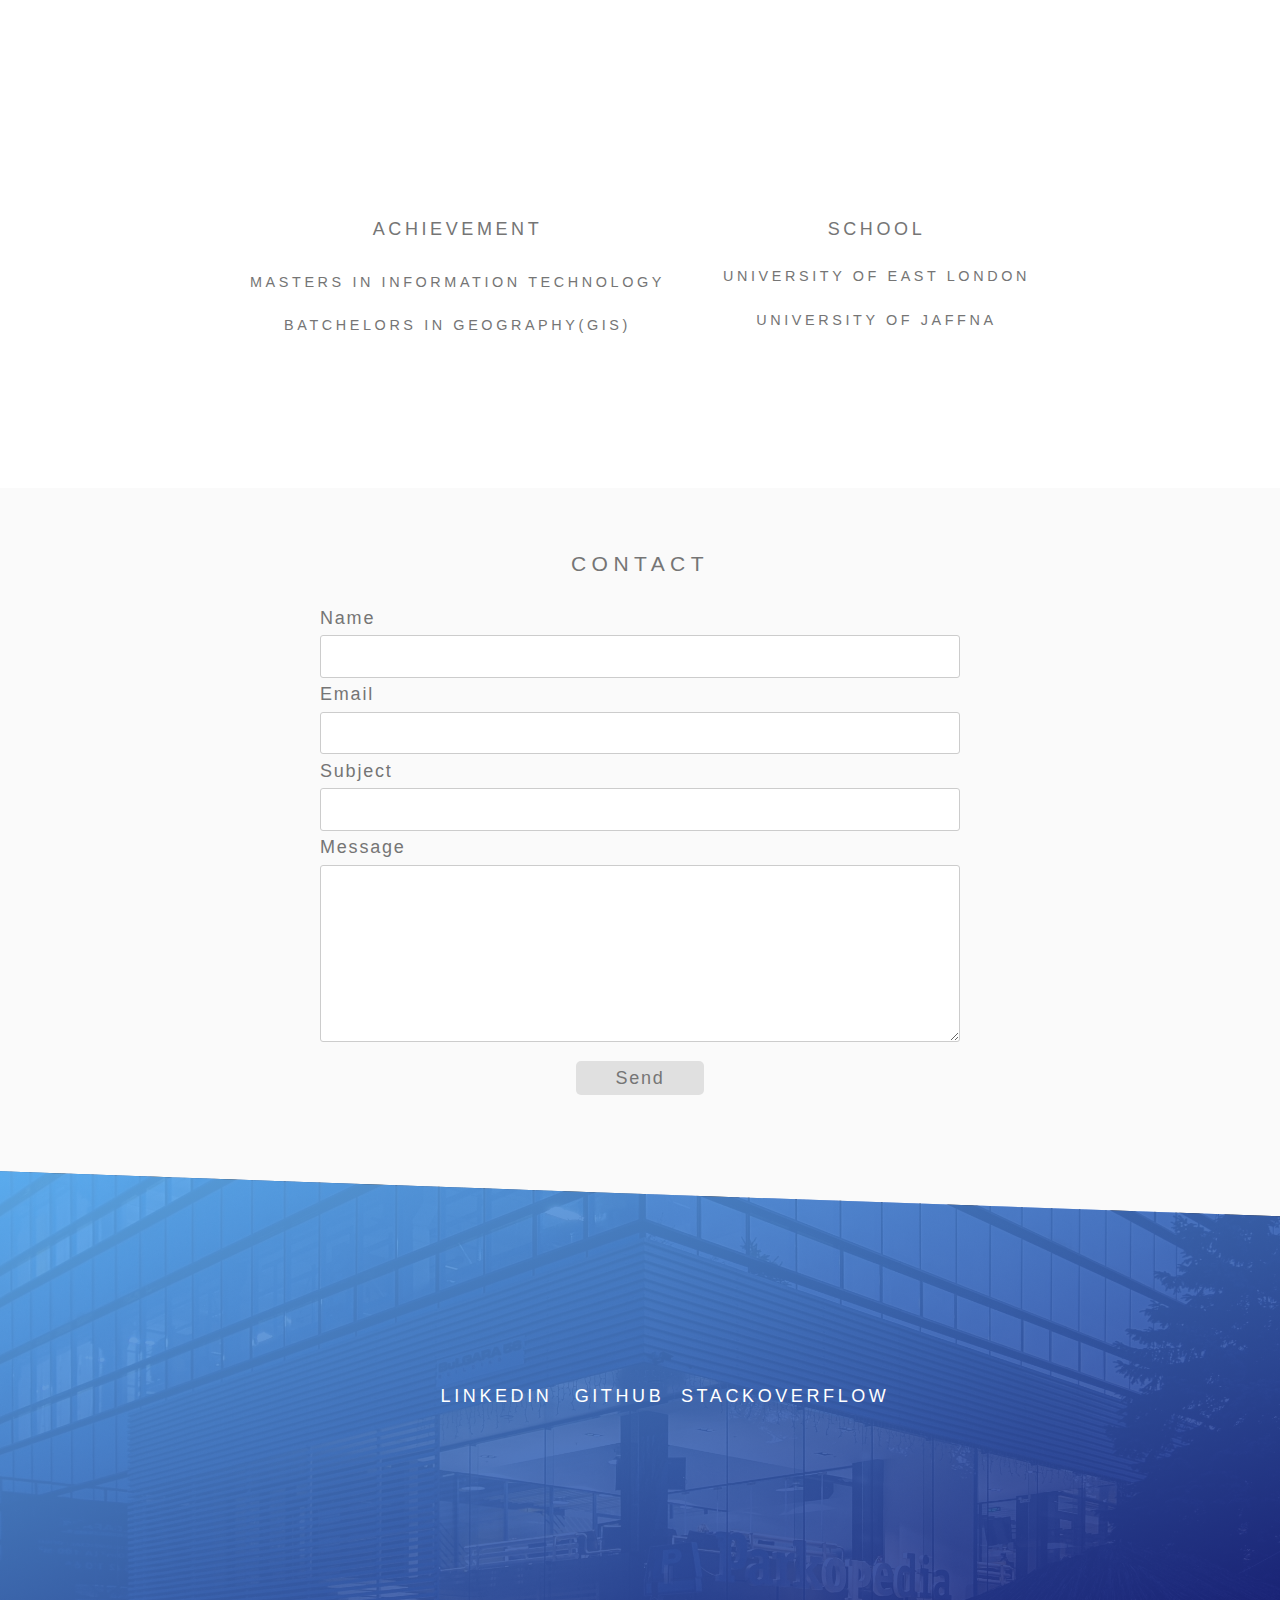
==== commit c2ed70c8: "Added responsiveness" ====
--- a/index.html
+++ b/index.html
@@ -42,10 +42,10 @@
       </nav>
       <div class="name-box">
         <img src="./images/shaggy.jpg" alt="" />
-        <h2 class="box-developer">Sharvanand Thiru</h2>
-        <ul class="show-developer">
-          <li>UI Developer</li>
-        </ul>
+        <h3 class="box-developer">Sharvanand Thiru</h3>
+        <div class="show-developer">
+          <h4 id="changeme"></h4>
+        </div>
         <div class="github-links">
           <a href="https://github.com/Sharvanand" target="_blank"
             >Github Repos</a
@@ -55,8 +55,40 @@
     </header>
     <section class="portfolio" id="portfolio">
       <div class="portfolio-box">
+        <h3>Employee Managment App</h3>
+        <img class="img-center" src="./images/portfolio-1.jpeg" alt="" />
+        <div class="portfolio-btn">
+          <a href="https://mern-employee-app.herokuapp.com/" target="_blank"
+            >view online</a
+          >
+          <a href="https://github.com/Sharvanand/mern-crud-app" target="_blank"
+            >code on github</a
+          >
+        </div>
+        <div class="portfolio-text">
+          <p>
+            The app was developed to create Employee Records in the company. I
+            used React,Redux and Reactstrap to create Frontend. In backend,I
+            used NodeJS,Express and MongoDB. Data is stored on MongoDB Atlas
+            cloud Platform.
+          </p>
+
+          <p>
+            It is actually Public
+            <a
+              href="https://mern-employee-app.herokuapp.com/api/items "
+              target="_blank"
+            >
+              Rest API</a
+            >. Redux hooked up with react to manage states. Middleware thunk
+            dispatches actions to update stores via reducers.
+          </p>
+        </div>
+      </div>
+
+      <div class="portfolio-box">
         <h3>Weather Application</h3>
-        <img class="img-center" src="./images/portfolio-3.jpeg" alt="" />
+        <img class="img-center" src="./images/portfolio-2.jpeg" alt="" />
         <div class="portfolio-btn">
           <a
             href="https://react-redux-eather-app.herokuapp.com/"
@@ -68,11 +100,24 @@
             target="_blank"
             >code on github</a
           >
+        </div>
+        <div class="portfolio-text">
+          <p>
+            App was designed to check the city weather. The openweather map
+            public API was used to fetch the data. The data flows from API so
+            there is no backend involved in this app. React, Redux and
+            Materialize Css were used to build the app.
+          </p>
+          <p>
+            The redux was used to handle the state management. Async/Wait
+            Fucntion was used in action creators to call the api. i used
+            Async/Wait function to handle the delay response from API.
+          </p>
         </div>
       </div>
       <div class="portfolio-box">
         <h3>Glossy Studio</h3>
-        <img class="img-center" src="./images/portfolio-2.jpeg" alt="" />
+        <img class="img-center" src="./images/portfolio-3.jpeg" alt="" />
         <div class="portfolio-btn">
           <a href="https://glossystudio.netlify.com/" target="_blank"
             >view online</a
@@ -82,6 +127,18 @@
             target="_blank"
             >code on github</a
           >
+        </div>
+        <div class="portfolio-text">
+          <p>
+            Glossy Studio is a modelling static website. the website fully was
+            designed using Materialize CSS. Materialize is css framework.
+          </p>
+          <p>
+            It has nice grids to layout pages. Most important thing about this
+            Framework is the color pallet in it. More color options are
+            available. it has Perfect form design and modals.
+          </p>
+          <br />
         </div>
       </div>
     </section>
@@ -92,16 +149,14 @@
         <div class="about-me">
           <h4>About Me</h4>
           <p>
-            Coding is my passion. I feel so great when i make something which is
-            being used by Other people.
-          </p>
-          <p>
-            Coding is my passion. I feel so great when i make something which is
-            being used by Other people.
-          </p>
-          <p>
-            Coding is my passion. I feel so great when i make something which is
-            being used by Other people.
+            I am so impressed with TEchnology world these days becasue of
+            evolving languages and frame works. There is always something new
+            Which made me to be passionate about it.
+          </p>
+
+          <p>
+            The perfection is something that is very important to me which is
+            possible through the efficient ways to reach the goals.
           </p>
         </div>
         <div class="about-tech">
@@ -139,15 +194,15 @@
     <section class="contact" id="contact">
       <div class="form-box">
         <h3>Contact</h3>
-        <form class="form-submission" action="">
+        <form class="form-submission" action="POST" data-netlify="true">
           <label for="name">Name</label>
-          <input type="text" id="name" />
+          <input type="text" id="name" name="name" />
           <label for="email">Email</label>
-          <input type="email" id="email" />
+          <input type="email" id="email" name="email" />
           <label for="Subject">Subject</label>
-          <input type="text" id="subject" />
+          <input type="text" id="subject" name="subject" />
           <label for="textarea">Message</label>
-          <textarea id="textarea" cols="35" rows="10"></textarea>
+          <textarea id="textarea" cols="35" rows="10" name="message"></textarea>
           <a href="#">Send</a>
         </form>
       </div>
--- a/css/style.css
+++ b/css/style.css
@@ -50,11 +50,12 @@
   display: inline-block;
   text-decoration: none;
   padding: 2rem 3rem 0 0;
-  color: var(--color-primary);
+  color: #0f3561;
   text-transform: uppercase;
   font-size: 0.8rem;
   letter-spacing: 0.3rem;
   animation: down 1.5s ease-in;
+  font-weight: 700;
 }
 .nav-links a:hover {
   color: #fff;
@@ -72,6 +73,7 @@
 }
 
 .name-box {
+  height: 30%;
   position: absolute;
   top: 50%;
   left: 50%;
@@ -88,15 +90,15 @@
   animation: up 1.5s ease-in;
 }
 
-.name-box h2 {
-  font-weight: 400;
+.name-box h3 {
+  font-weight: 700;
   text-transform: uppercase;
   letter-spacing: 0.5rem;
   color: var(--color-black);
   margin-bottom: 3%;
 }
-.show-developer li {
-  font-weight: 400;
+#changeme {
+  font-weight: 700;
   text-transform: uppercase;
   letter-spacing: 0.2rem;
   color: var(--color-black);
@@ -129,7 +131,7 @@
   background-color: black;
   margin: -15vh auto -8vh;
   background-color: #fafafa;
-  padding-bottom: 12%;
+  padding-bottom: 8%;
 }
 .portfolio-box {
   width: 100%;
@@ -140,7 +142,7 @@
   padding: 17% 0 4% 0;
   text-transform: uppercase;
   color: var(--color-primary);
-  font-weight: 400;
+  font-weight: 700;
   letter-spacing: 0.3rem;
 }
 .img-center {
@@ -173,6 +175,21 @@
 .portfolio-btn a:hover {
   background-color: #4db6ac;
   color: var(--color-white);
+}
+.portfolio-text {
+  max-width: 70%;
+  margin: 0 auto;
+  margin-top: 5%;
+}
+.portfolio-text p {
+  text-align: center;
+  font-weight: 100;
+  letter-spacing: 0.2rem;
+  text-transform: uppercase;
+  font-size: 0.8rem;
+  line-height: 2;
+  color: #757575;
+  margin-bottom: 3%;
 }
 .skills {
   height: 80vh;
@@ -198,7 +215,7 @@
 .about-me h4 {
   text-align: center;
   color: var(--color-white);
-  font-weight: 100;
+  font-weight: 400;
   letter-spacing: 0.2rem;
   text-transform: uppercase;
   margin-bottom: 3%;
@@ -206,7 +223,7 @@
 .about-tech h4 {
   text-align: center;
   color: var(--color-white);
-  font-weight: 100;
+  font-weight: 400;
   letter-spacing: 0.2rem;
   text-transform: uppercase;
   margin-bottom: 3%;
@@ -214,7 +231,7 @@
 .about-me p {
   color: var(--color-white);
   text-align: center;
-
+  margin-bottom: 3%;
   font-weight: 100;
   letter-spacing: 0.2rem;
   text-transform: uppercase;
@@ -249,7 +266,7 @@
 .education h4 {
   text-align: center;
   color: #757575;
-  font-weight: 100;
+  font-weight: 400;
   letter-spacing: 0.2rem;
   text-transform: uppercase;
   margin-bottom: 5%;
@@ -395,6 +412,13 @@
     flex-direction: column;
     justify-content: flex-start;
     width: 100%;
+    position: relative;
+  }
+  .name-box {
+    position: absolute;
+    top: 50%;
+    left: 50%;
+    transform: translate(-50%, -50%);
   }
   .name-box img {
     margin-top: 15%;
@@ -430,7 +454,7 @@
     display: block;
     text-align: center;
     background-color: #0f3561;
-    padding: 3% 3%;
+    padding: 2% 2%;
   }
   .nav-toggle li a {
     text-decoration: none;
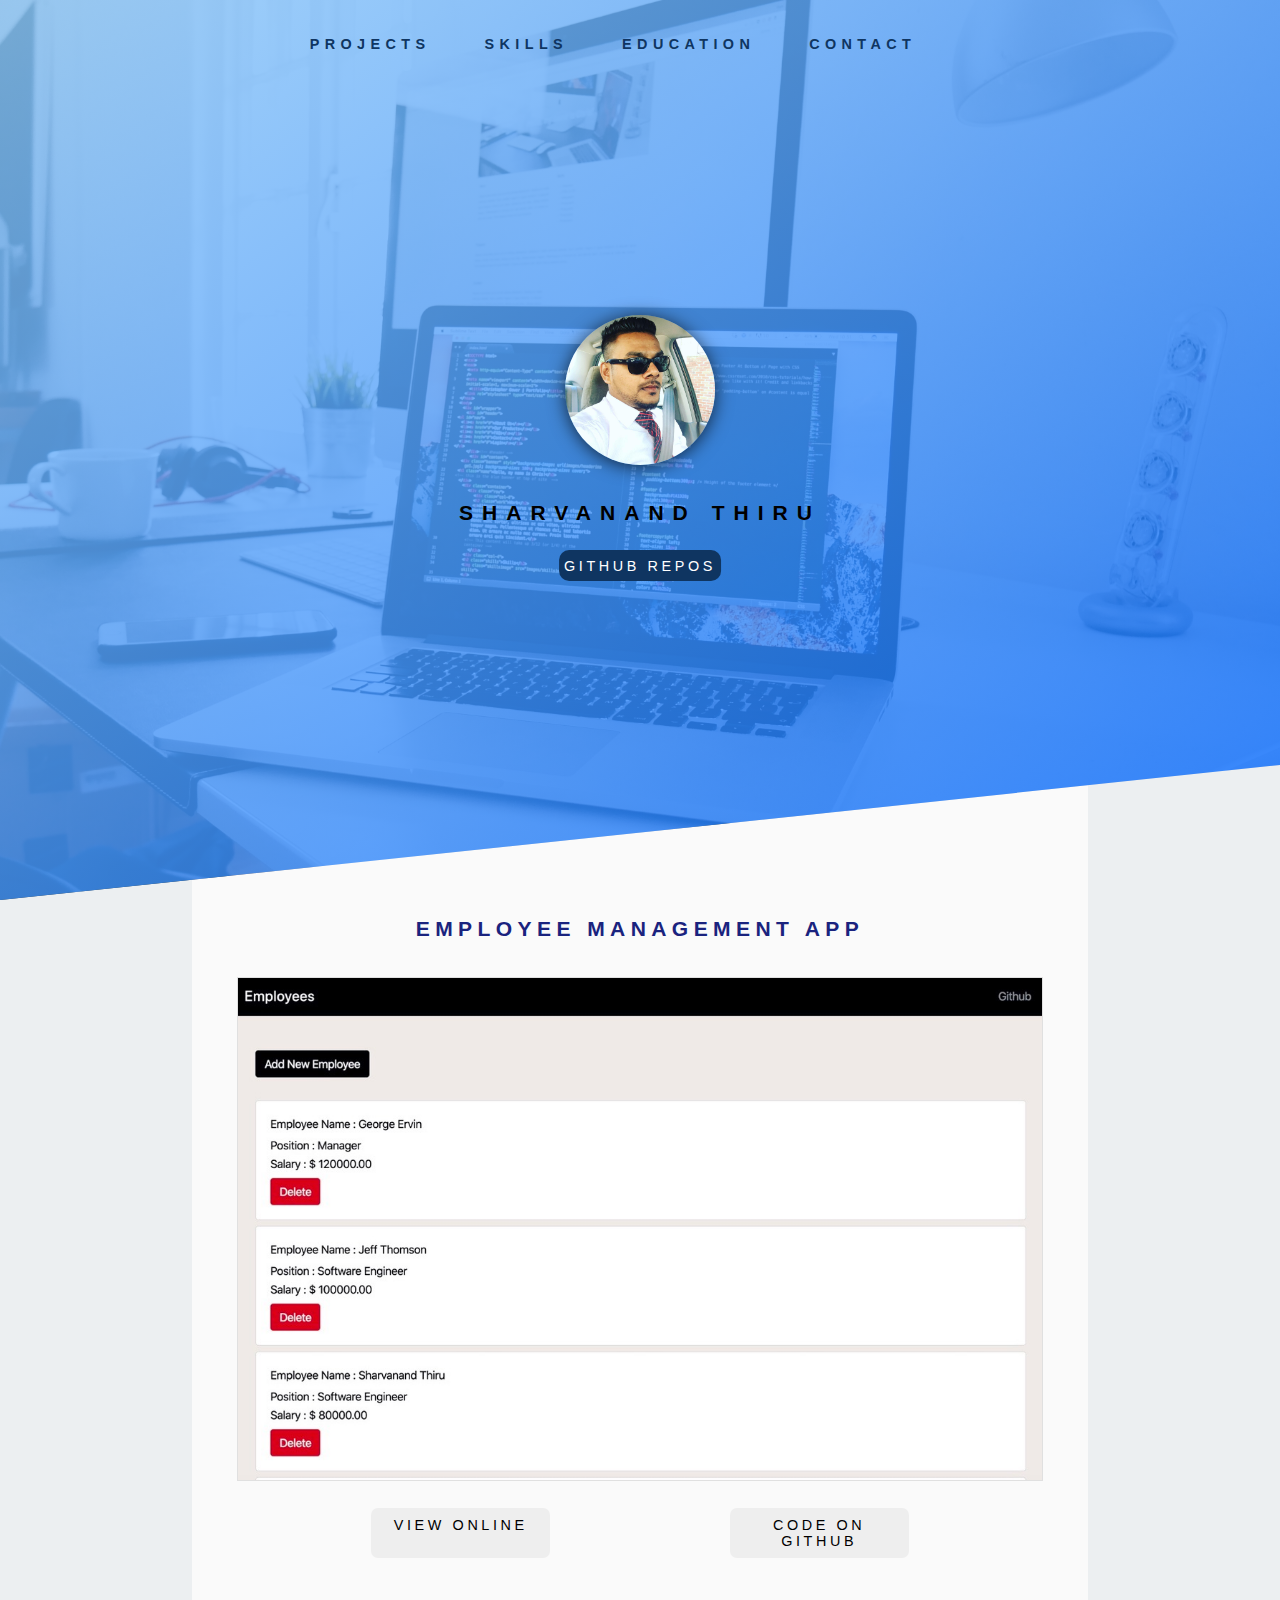
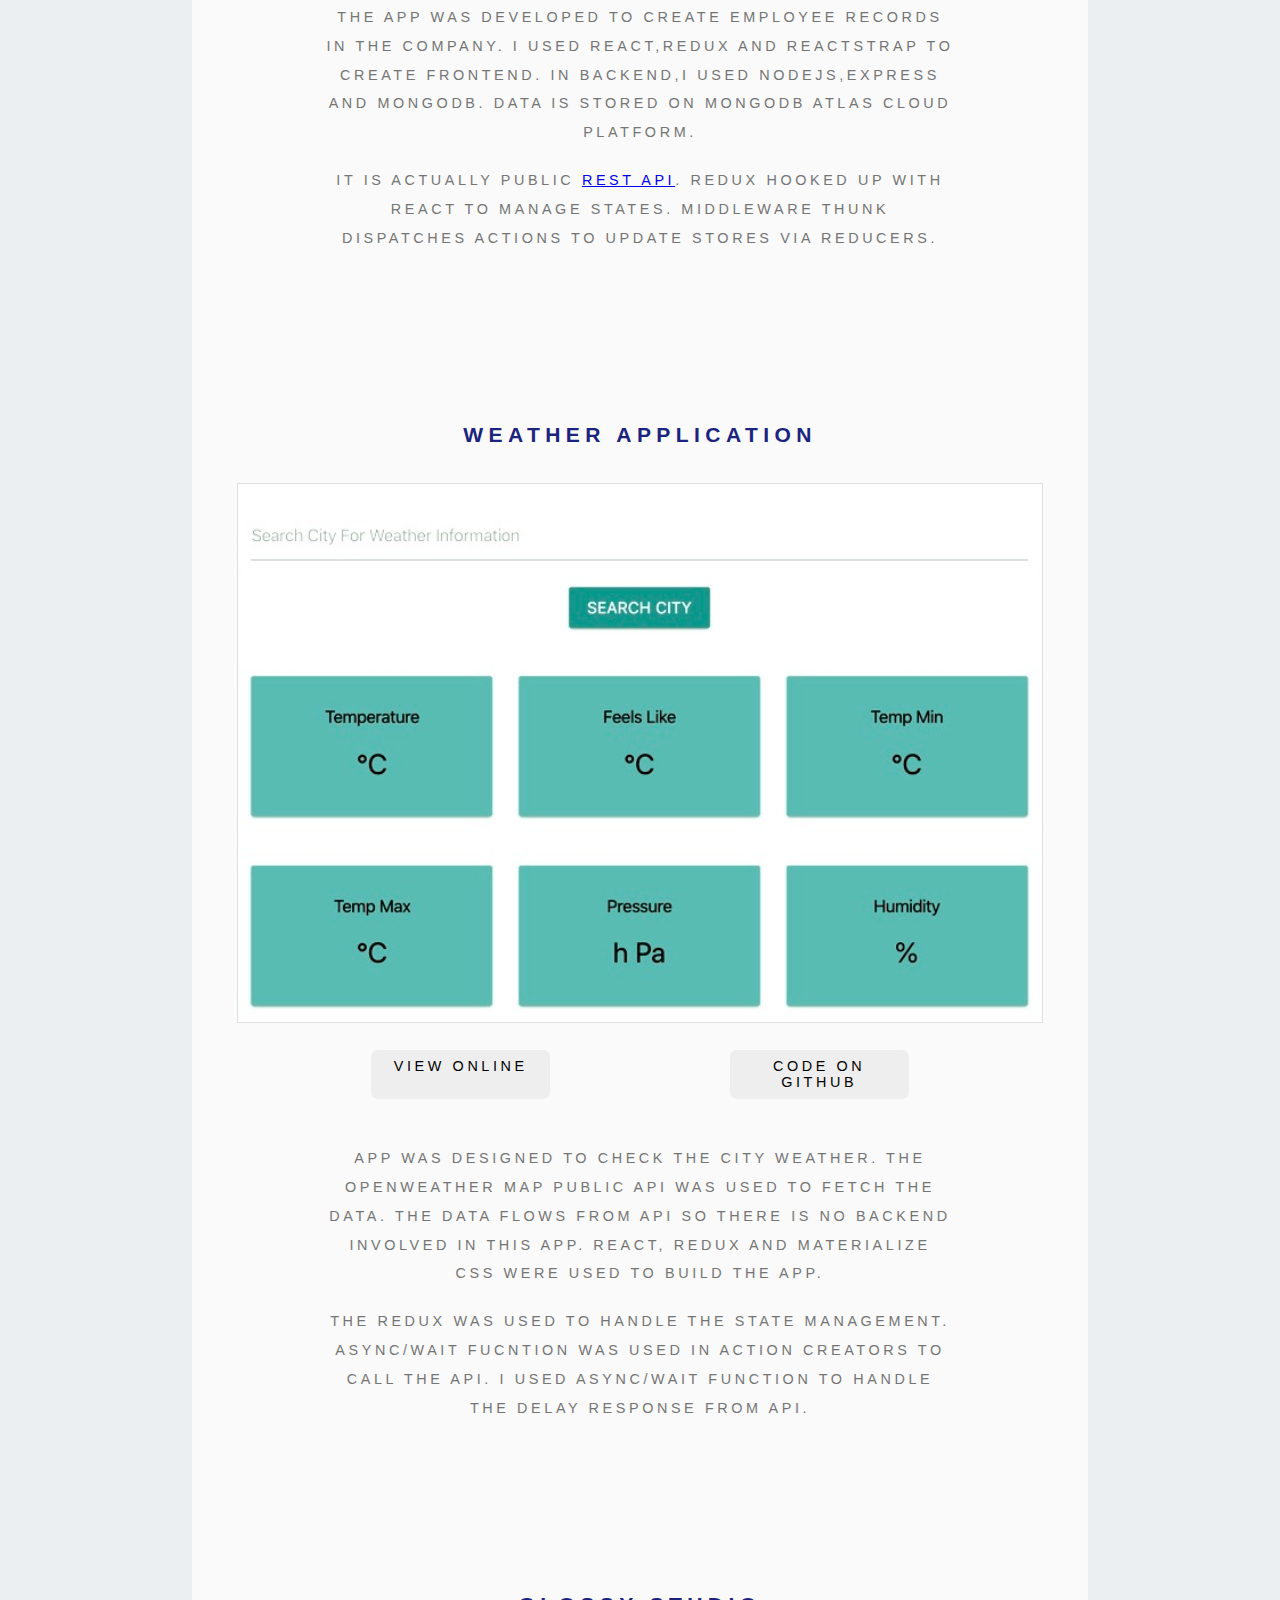
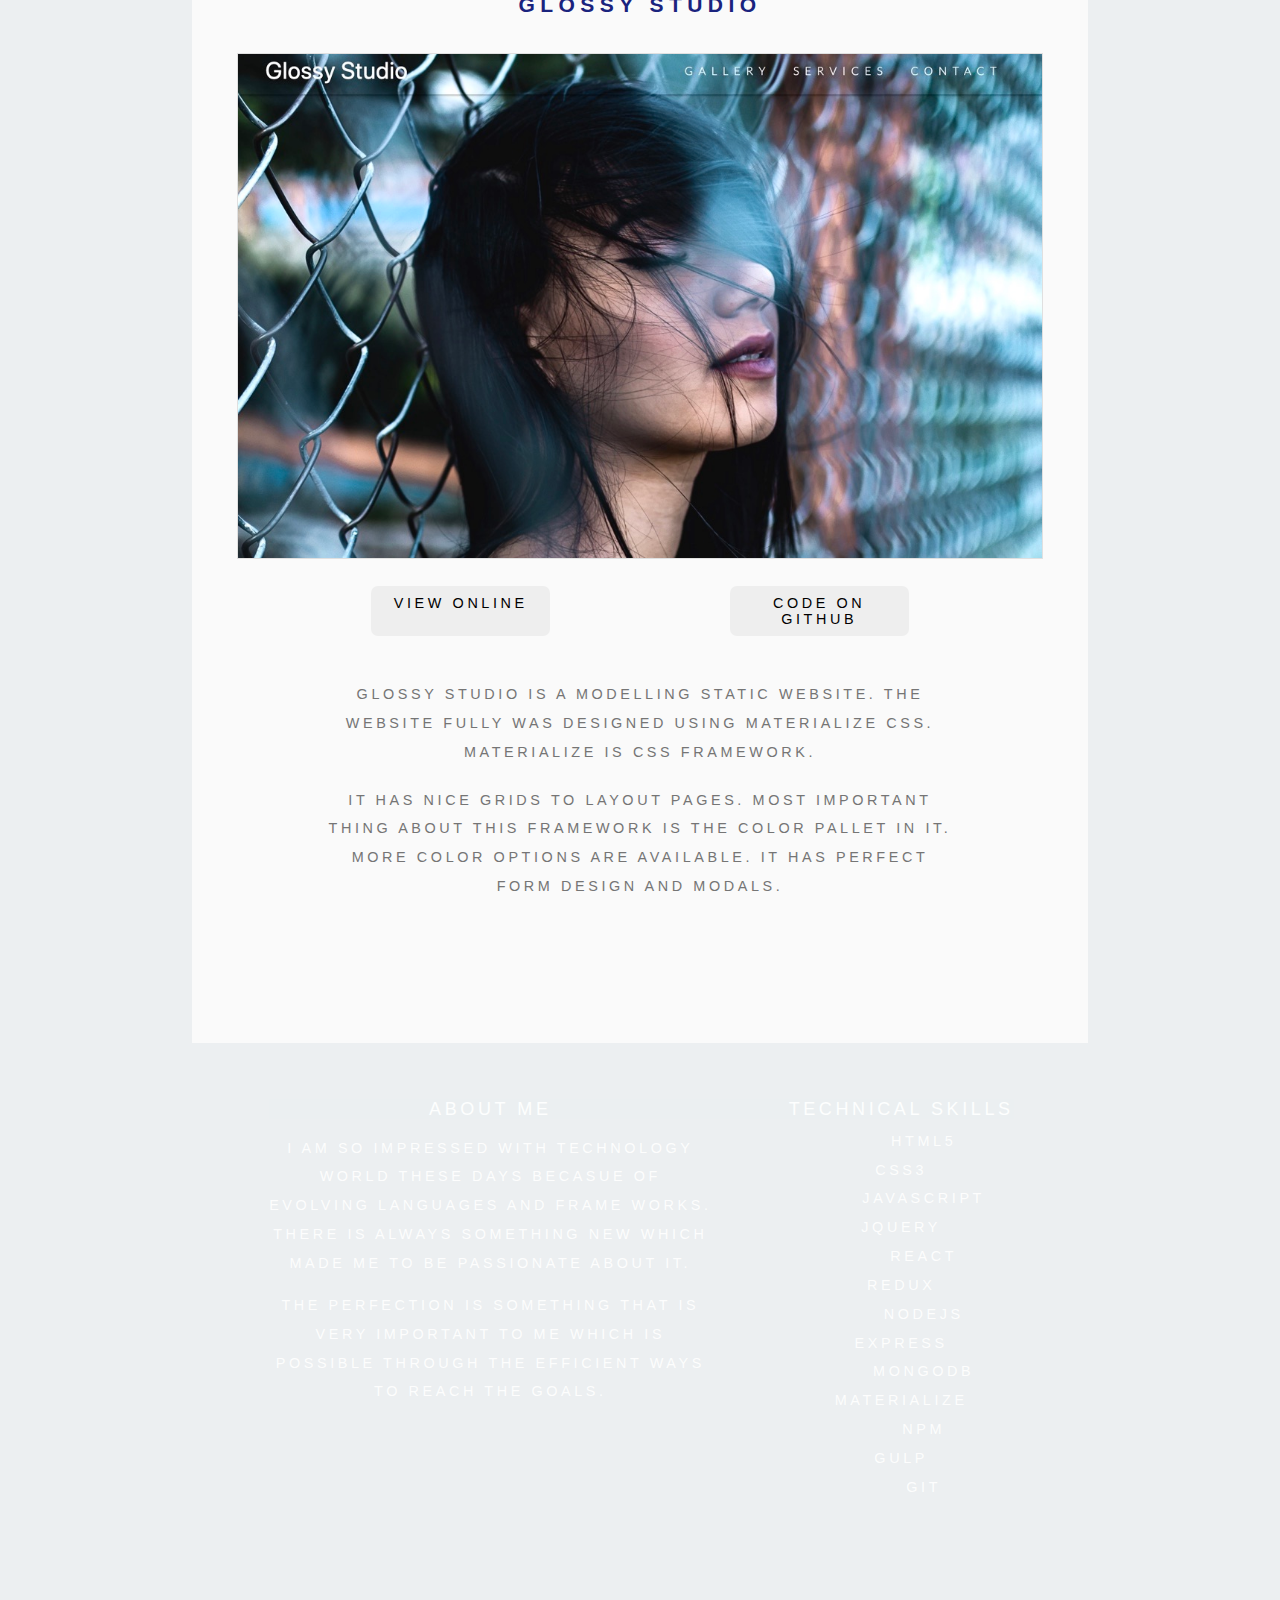
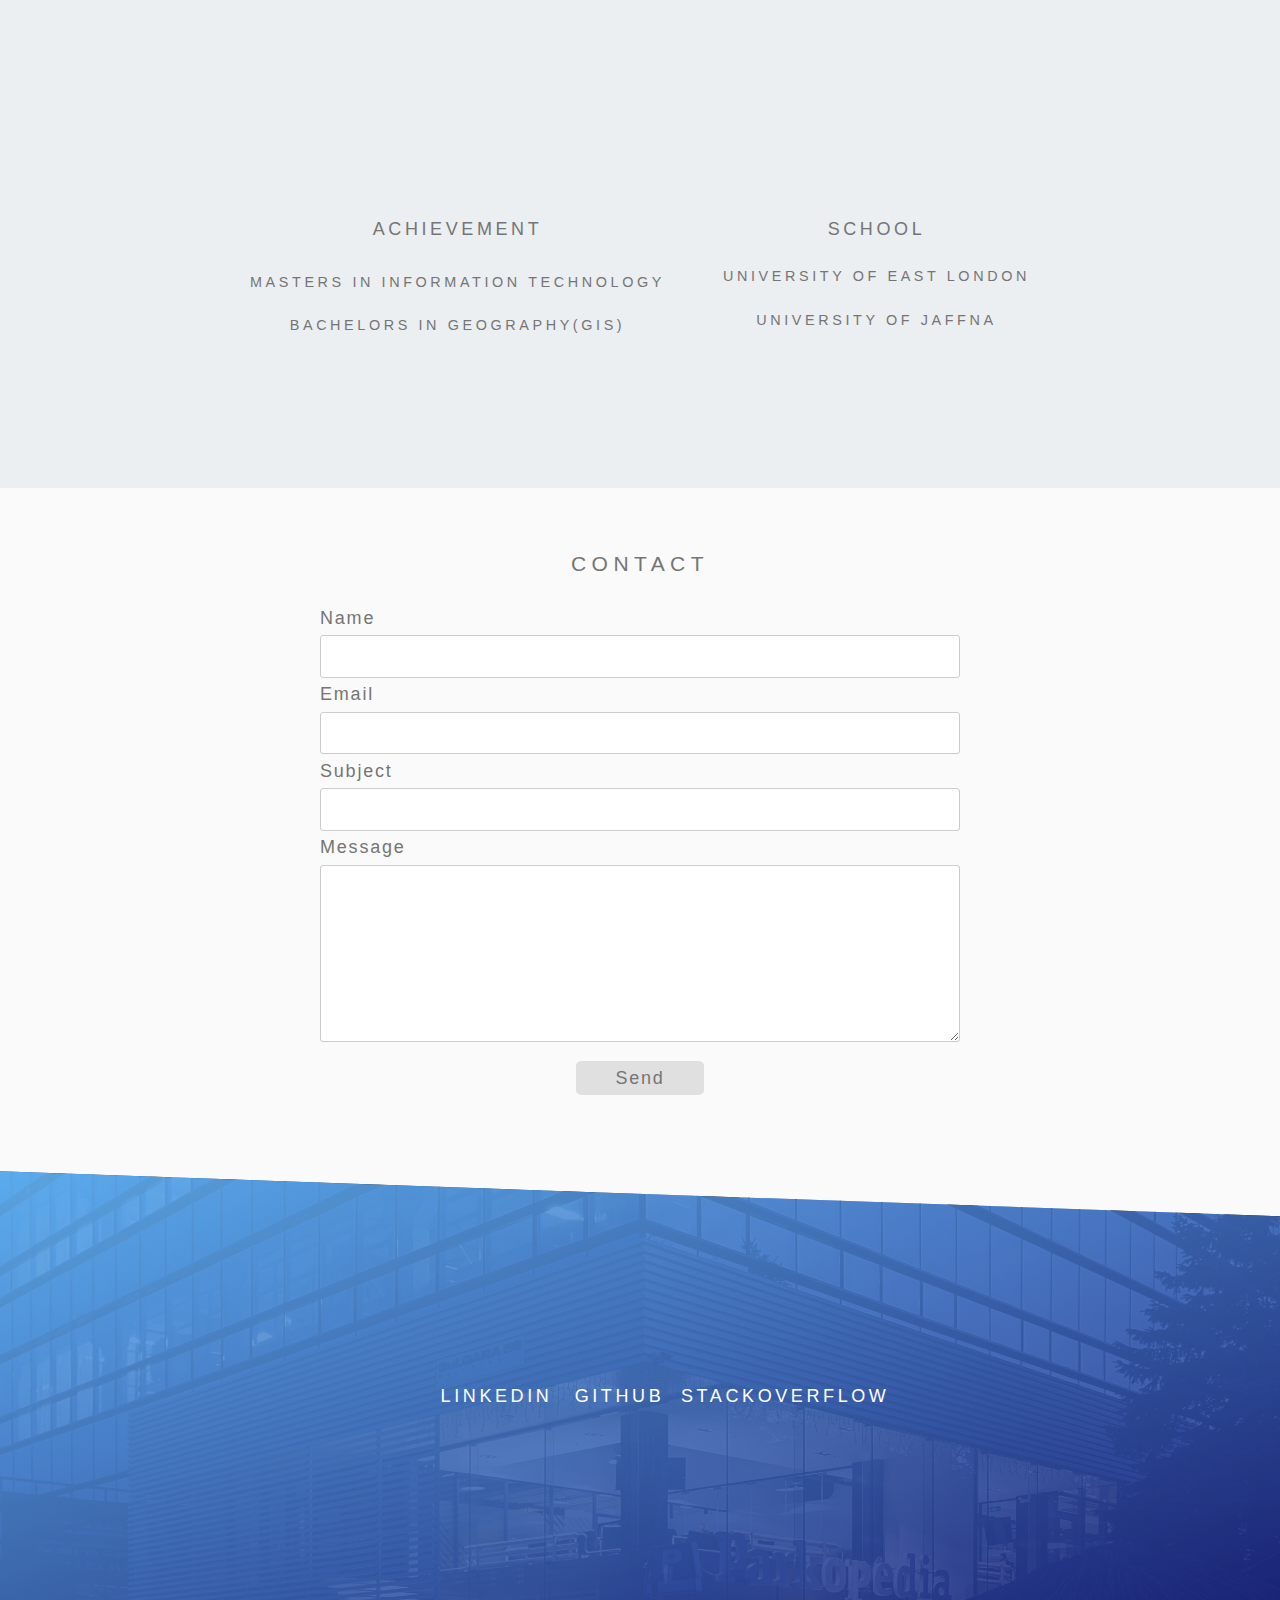
==== commit 75d5bbe1: "updated" ====
--- a/index.html
+++ b/index.html
@@ -55,7 +55,7 @@
     </header>
     <section class="portfolio" id="portfolio">
       <div class="portfolio-box">
-        <h3>Employee Managment App</h3>
+        <h3>Employee Management App</h3>
         <img class="img-center" src="./images/portfolio-1.jpeg" alt="" />
         <div class="portfolio-btn">
           <a href="https://mern-employee-app.herokuapp.com/" target="_blank"
@@ -183,7 +183,7 @@
       <div class="education-box">
         <h4>Achievement</h4>
         <p>Masters in Information TEchnology</p>
-        <p>Batchelors in Geography(GIS)</p>
+        <p>Bachelors in Geography(GIS)</p>
       </div>
       <div class="education-school">
         <h4>School</h4>
@@ -203,7 +203,7 @@
           <input type="text" id="subject" name="subject" />
           <label for="textarea">Message</label>
           <textarea id="textarea" cols="35" rows="10" name="message"></textarea>
-          <a href="#">Send</a>
+          <a type="submit" value="Send Message">Send</a>
         </form>
       </div>
     </section>
--- a/css/style.css
+++ b/css/style.css
@@ -1,3 +1,5 @@
+/* prefixed by https://autoprefixer.github.io (PostCSS: v7.0.26, autoprefixer: v9.7.3) */
+
 :root {
   --color-white: #fff;
   --color-black: #000;
@@ -7,19 +9,41 @@
 * {
   margin: 0;
   padding: 0;
+  -webkit-box-sizing: border-box;
   box-sizing: border-box;
 }
 
 html {
   font-family: "Lat", sans-serif;
   font-size: 1.125rem;
+  -webkit-box-sizing: inherit;
   box-sizing: inherit;
+}
+body {
+  background-color: #eceff1;
 }
 
 .header {
   height: 100vh;
+  display: -webkit-box;
+  display: -ms-flexbox;
   display: flex;
+  -ms-flex-pack: distribute;
   justify-content: space-around;
+  background-image: -webkit-linear-gradient(
+      linear,
+      left top,
+      right bottom,
+      from(rgba(144, 202, 249, 0.801)),
+      to(rgba(0, 102, 255, 0.801))
+    ),
+    url(../images/banner.jpg);
+  background-image: -o-linear-gradient(
+      left top,
+      rgba(144, 202, 249, 0.801),
+      rgba(0, 102, 255, 0.801)
+    ),
+    url(../images/banner.jpg);
   background-image: linear-gradient(
       to right bottom,
       rgba(144, 202, 249, 0.801),
@@ -28,6 +52,7 @@
     url(../images/banner.jpg);
   background-size: cover;
   background-position: center;
+  -webkit-clip-path: polygon(0 0, 100% 0, 100% 85%, 0% 100%);
   clip-path: polygon(0 0, 100% 0, 100% 85%, 0% 100%);
 }
 
@@ -39,10 +64,14 @@
   color: var(--color-primary);
   text-transform: uppercase;
   letter-spacing: 0.3rem;
+  -webkit-animation: down 1.5s ease-in;
   animation: down 1.5s ease-in;
 }
 .nav-links {
+  display: -webkit-box;
+  display: -ms-flexbox;
   display: flex;
+  -ms-flex-pack: distribute;
   justify-content: space-around;
   list-style-type: none;
 }
@@ -54,6 +83,7 @@
   text-transform: uppercase;
   font-size: 0.8rem;
   letter-spacing: 0.3rem;
+  -webkit-animation: down 1.5s ease-in;
   animation: down 1.5s ease-in;
   font-weight: 700;
 }
@@ -77,6 +107,8 @@
   position: absolute;
   top: 50%;
   left: 50%;
+  -webkit-transform: translate(-50%, -50%);
+  -ms-transform: translate(-50%, -50%);
   transform: translate(-50%, -50%);
 }
 .name-box img {
@@ -85,8 +117,10 @@
   width: 150px;
   margin: 0 auto;
   border-radius: 100px;
+  -webkit-box-shadow: 0 2px 18px rgba(0, 0, 0, 0.7);
   box-shadow: 0 2px 18px rgba(0, 0, 0, 0.7);
   margin-bottom: 2rem;
+  -webkit-animation: up 1.5s ease-in;
   animation: up 1.5s ease-in;
 }
 
@@ -106,7 +140,11 @@
   list-style: none;
 }
 .github-links {
+  display: -webkit-box;
+  display: -ms-flexbox;
   display: flex;
+  -webkit-box-pack: space-evenly;
+  -ms-flex-pack: space-evenly;
   justify-content: space-evenly;
   margin-top: 7%;
 }
@@ -151,11 +189,16 @@
   margin-right: auto;
   width: 90%;
   border: 1px solid #e0e0e0;
+  -webkit-animation: load 1.5s ease-in;
   animation: load 1.5s ease-in;
 }
 
 .portfolio-btn {
+  display: -webkit-box;
+  display: -ms-flexbox;
   display: flex;
+  -webkit-box-pack: space-evenly;
+  -ms-flex-pack: space-evenly;
   justify-content: space-evenly;
 }
 .portfolio-btn a {
@@ -194,16 +237,31 @@
 .skills {
   height: 80vh;
   opacity: 0.9;
+  background-image: -webkit-gradient(
+      linear,
+      left top,
+      left bottom,
+      from(rgba(0, 0, 0, 0.7)),
+      to(rgba(0, 0, 0, 0.7))
+    ),
+    url(../images/skills-bg2.jpg);
+  background-image: -o-linear-gradient(rgba(0, 0, 0, 0.7), rgba(0, 0, 0, 0.7)),
+    url(../images/skills-bg2.jpg);
   background-image: linear-gradient(rgba(0, 0, 0, 0.7), rgba(0, 0, 0, 0.7)),
     url(../images/skills-bg2.jpg);
   background-size: cover;
   background-position: top;
   background-attachment: fixed;
+  -webkit-clip-path: polygon(0 13%, 100% 0, 100% 90%, 0% 100%);
   clip-path: polygon(0 13%, 100% 0, 100% 90%, 0% 100%);
 }
 .skills-box {
   max-width: 70vw;
+  display: -webkit-box;
+  display: -ms-flexbox;
   display: flex;
+  -webkit-box-pack: space-evenly;
+  -ms-flex-pack: space-evenly;
   justify-content: space-evenly;
   padding-top: 10%;
   margin: 0 auto;
@@ -258,7 +316,11 @@
 
 .education {
   width: 70%;
+  display: -webkit-box;
+  display: -ms-flexbox;
   display: flex;
+  -webkit-box-pack: space-evenly;
+  -ms-flex-pack: space-evenly;
   justify-content: space-evenly;
   margin: 0 auto;
   padding: 10% 0 6% 0;
@@ -333,11 +395,31 @@
   background-color: #ccc;
 }
 .footer {
+  display: -webkit-box;
+  display: -ms-flexbox;
   display: flex;
+  -webkit-box-align: center;
+  -ms-flex-align: center;
   align-items: center;
+  -webkit-box-pack: center;
+  -ms-flex-pack: center;
   justify-content: center;
   position: relative;
   height: 50vh;
+  background-image: -webkit-gradient(
+      linear,
+      left top,
+      right bottom,
+      from(rgba(100, 181, 246, 0.9)),
+      to(rgba(26, 35, 126, 0.9))
+    ),
+    url(../images/footer-bg.jpg);
+  background-image: -o-linear-gradient(
+      left top,
+      rgba(100, 181, 246, 0.9),
+      rgba(26, 35, 126, 0.9)
+    ),
+    url(../images/footer-bg.jpg);
   background-image: linear-gradient(
       to right bottom,
       rgba(100, 181, 246, 0.9),
@@ -346,6 +428,7 @@
     url(../images/footer-bg.jpg);
   background-size: cover;
   background-position: bottom;
+  -webkit-clip-path: polygon(0 0, 100% 10%, 100% 100%, 0% 100%);
   clip-path: polygon(0 0, 100% 10%, 100% 100%, 0% 100%);
 }
 .footer p {
@@ -360,7 +443,10 @@
   bottom: 0;
 }
 .code-links {
+  display: -webkit-box;
+  display: -ms-flexbox;
   display: flex;
+  -ms-flex-pack: distribute;
   justify-content: space-around;
   list-style: none;
   text-align: center;
@@ -377,25 +463,62 @@
   letter-spacing: 0.2rem;
 }
 /*ANIMATIONS GOES HERE*/
+
+@-webkit-keyframes up {
+  0% {
+    opacity: 0;
+    -webkit-transform: translateY(10px);
+    transform: translateY(10px);
+  }
+  100% {
+    opacity: 1;
+    -webkit-transform: translateY(0px);
+    transform: translateY(0px);
+  }
+}
 
 @keyframes up {
   0% {
     opacity: 0;
+    -webkit-transform: translateY(10px);
     transform: translateY(10px);
   }
   100% {
     opacity: 1;
+    -webkit-transform: translateY(0px);
+    transform: translateY(0px);
+  }
+}
+@-webkit-keyframes down {
+  0% {
+    opacity: 0;
+    -webkit-transform: translateY(-10px);
+    transform: translateY(-10px);
+  }
+  100% {
+    opacity: 1;
+    -webkit-transform: translateY(0px);
     transform: translateY(0px);
   }
 }
 @keyframes down {
   0% {
     opacity: 0;
+    -webkit-transform: translateY(-10px);
     transform: translateY(-10px);
   }
   100% {
     opacity: 1;
+    -webkit-transform: translateY(0px);
     transform: translateY(0px);
+  }
+}
+@-webkit-keyframes load {
+  0% {
+    opacity: 0;
+  }
+  100% {
+    opacity: 1;
   }
 }
 @keyframes load {
@@ -409,7 +532,12 @@
 /*Media Queries Goes Here*/
 @media screen and (max-width: 670px) {
   .header {
+    -webkit-box-orient: vertical;
+    -webkit-box-direction: normal;
+    -ms-flex-direction: column;
     flex-direction: column;
+    -webkit-box-pack: start;
+    -ms-flex-pack: start;
     justify-content: flex-start;
     width: 100%;
     position: relative;
@@ -418,13 +546,18 @@
     position: absolute;
     top: 50%;
     left: 50%;
+    -webkit-transform: translate(-50%, -50%);
+    -ms-transform: translate(-50%, -50%);
     transform: translate(-50%, -50%);
   }
   .name-box img {
     margin-top: 15%;
   }
-  .name-box h2 {
+  .name-box h3 {
     text-align: center;
+  }
+  #changeme {
+    font-size: 0.7rem;
   }
   .brand h3 {
     display: block;
@@ -493,11 +626,17 @@
     margin-right: auto;
     width: 100%;
     border: 1px solid #e0e0e0;
+    -webkit-animation: load 1.5s ease-in;
     animation: load 1.5s ease-in;
   }
 
   .portfolio-btn {
+    display: -webkit-box;
+    display: -ms-flexbox;
     display: flex;
+    -webkit-box-orient: vertical;
+    -webkit-box-direction: normal;
+    -ms-flex-direction: column;
     flex-direction: column;
     border-radius: 2px;
   }
@@ -539,15 +678,23 @@
     padding: 0 3% 10%;
   }
   .footer {
+    display: -webkit-box;
+    display: -ms-flexbox;
     display: flex;
+    -webkit-box-orient: vertical;
+    -webkit-box-direction: normal;
+    -ms-flex-direction: column;
     flex-direction: column;
     margin-top: 25%;
-    flex-wrap: wrap;
   }
   .code-links {
+    display: -webkit-box;
+    display: -ms-flexbox;
     display: flex;
+    -webkit-box-orient: vertical;
+    -webkit-box-direction: normal;
+    -ms-flex-direction: column;
     flex-direction: column;
-    padding-bottom: 20px;
   }
   .code-links li a {
   }
